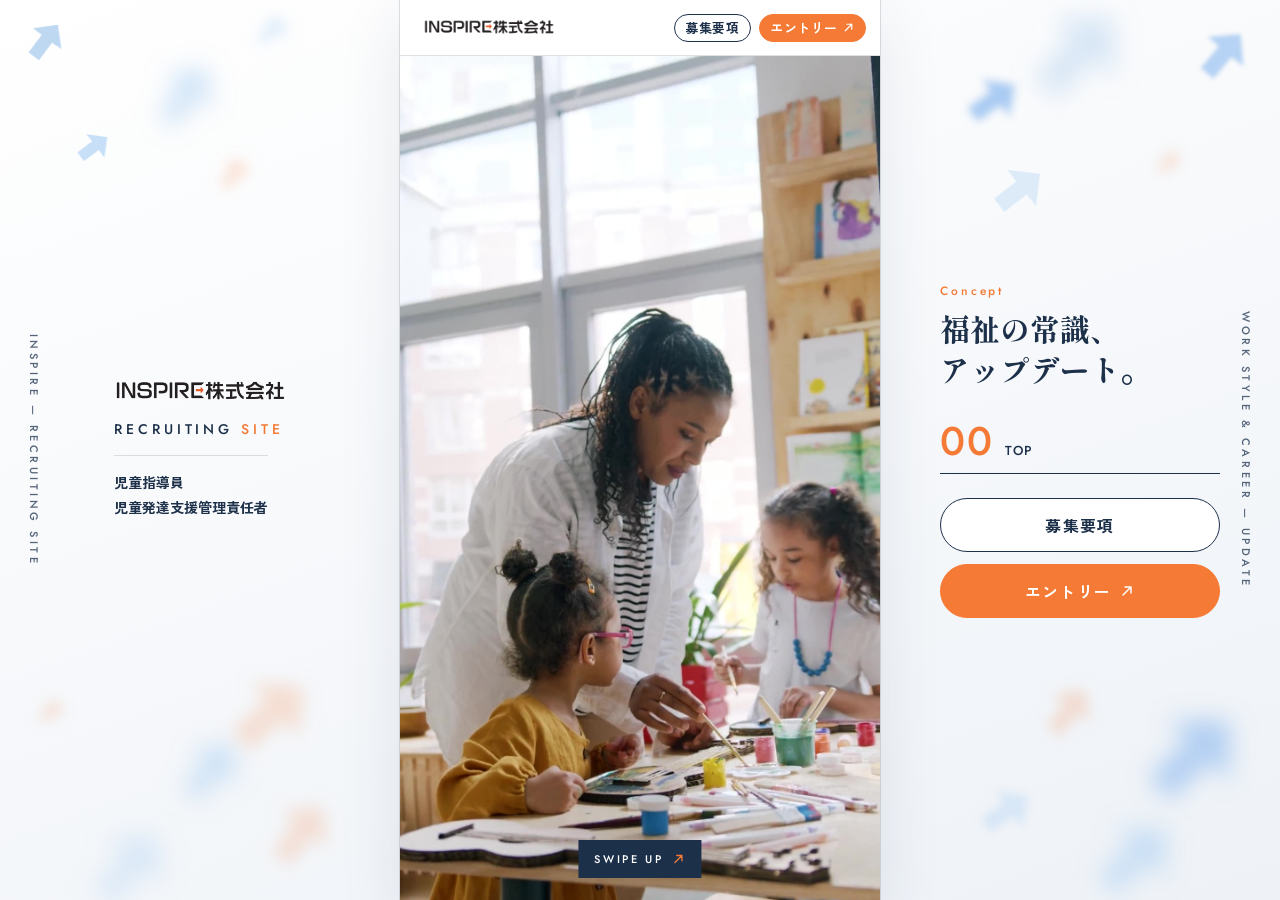
==== v2/index.html @ 69d048da "v2確認用：初稿に文字サイズ修正（本文13px・2Pの見出しと吹き出し拡大）" ====
<!doctype html>
<html lang="ja">
<head>
  <meta charset="utf-8">
  <meta name="viewport" content="width=device-width, initial-scale=1, viewport-fit=cover">
  <title>INSPIRE株式会社｜児童指導員・児童発達支援管理責任者 採用サイト</title>
  <meta name="description" content="INSPIRE株式会社 採用サイト。埼玉県川越市で児童指導員・児童発達支援管理責任者を募集しています。">
  <meta name="robots" content="noindex">
  <meta property="og:type" content="website">
  <meta property="og:site_name" content="INSPIRE株式会社 採用サイト">
  <meta property="og:title" content="INSPIRE株式会社｜児童指導員・児童発達支援管理責任者 採用サイト">
  <meta property="og:description" content="INSPIRE株式会社 採用サイト。埼玉県川越市で児童指導員・児童発達支援管理責任者を募集しています。">
  <meta property="og:url" content="https://inspire-recruit.pages.dev/">
  <meta property="og:image" content="https://inspire-recruit.pages.dev/assets/ogp.jpg">
  <meta property="og:image:width" content="1200">
  <meta property="og:image:height" content="630">
  <meta name="twitter:card" content="summary_large_image">
  <link rel="icon" href="assets/img/favicon.svg" type="image/svg+xml">
  <link rel="icon" href="assets/img/favicon-32.png" sizes="32x32">
  <link rel="apple-touch-icon" href="assets/img/apple-touch-icon.png">
  <link rel="preconnect" href="https://fonts.googleapis.com">
  <link rel="preconnect" href="https://fonts.gstatic.com" crossorigin>
  <link href="https://fonts.googleapis.com/css2?family=Jost:wght@400;500;600&family=Outfit:wght@500;600;700&family=Zen+Kurenaido&family=Shippori+Mincho+B1:wght@600;700;800&family=Zen+Kaku+Gothic+New:wght@400;500;700&display=swap" rel="stylesheet">
  <link rel="stylesheet" href="tokens.css?v=20261013v2G">
  <link rel="stylesheet" href="style.css?v=20261013v2G">
</head>
<body>
  <svg width="0" height="0" class="defs" aria-hidden="true">
        <symbol id="ar" viewBox="0 0 24 24"><path d="M6 18L18 6M9 6h9v9" fill="none" stroke="currentColor" stroke-width="2.2" stroke-linecap="round" stroke-linejoin="round"/></symbol>
        <symbol id="up-mark" viewBox="0 0 100 100"><path d="M6 72 H54 Q80 72 80 46 V12" fill="none" stroke="currentColor" stroke-width="12" stroke-linecap="round" stroke-linejoin="round"/><path d="M62 30 L80 10 L98 30" fill="none" stroke="currentColor" stroke-width="12" stroke-linecap="round" stroke-linejoin="round"/></symbol>
    <symbol id="ar-fat" viewBox="-14 -14 128 128"><path d="M100 0V72L77 49L31 95L5 69L51 23L28 0Z" fill="currentColor"/></symbol>
    <symbol id="ar-solid" viewBox="0 0 129 106"><path d="M129 0L72 4L86 18L18 86L34 102L102 34L116 48Z" fill="currentColor"/></symbol>
    <symbol id="ar-shape" viewBox="0 0 100 100" preserveAspectRatio="none"><path d="M100 0V70L82 52L34 100H0V66L48 18L30 0Z" fill="none" stroke="currentColor" stroke-width="1.2" vector-effect="non-scaling-stroke" stroke-linejoin="round"/></symbol>
  </svg>

  <div class="stage">
    <div class="stage-bokeh" aria-hidden="true"><i class="sbk" style="--pad:5px;left:2%;top:3%;--w:34px;--c:#9cc3ea;--o:0.65;--b:0px;--r:-8deg;--t:15s"><img src="assets/img/ar/ar_34_9cc3ea_0.webp?v=20261013v2" alt="" decoding="async"></i><i class="sbk" style="--pad:35px;left:12%;top:8%;--w:56px;--c:#a9d0f3;--o:0.55;--b:11px;--r:-9deg;--t:13s"><img src="assets/img/ar/ar_56_a9d0f3_11.webp?v=20261013v2" alt="" decoding="async"></i><i class="sbk" style="--pad:20px;left:20%;top:2%;--w:28px;--c:#a9d0f3;--o:0.35;--b:6px;--r:3deg;--t:9s"><img src="assets/img/ar/ar_28_a9d0f3_6.webp?v=20261013v2" alt="" decoding="async"></i><i class="sbk" style="--pad:4px;left:6%;top:15%;--w:28px;--c:#a9d0f3;--o:0.65;--b:0px;--r:8deg;--t:9s"><img src="assets/img/ar/ar_28_a9d0f3_0.webp?v=20261013v2" alt="" decoding="async"></i><i class="sbk" style="--pad:20px;left:17%;top:18%;--w:28px;--c:#f47a36;--o:.2;--b:6px;--r:-9deg;--t:10s"><img src="assets/img/ar/ar_28_f47a36_6.webp?v=20261013v2" alt="" decoding="async"></i><i class="sbk" style="--pad:20px;left:3%;top:78%;--w:22px;--c:#f47a36;--o:.2;--b:6px;--r:3deg;--t:10s"><img src="assets/img/ar/ar_22_f47a36_6.webp?v=20261013v2" alt="" decoding="async"></i><i class="sbk" style="--pad:35px;left:14%;top:83%;--w:56px;--c:#a9d0f3;--o:0.55;--b:11px;--r:-5deg;--t:9s"><img src="assets/img/ar/ar_56_a9d0f3_11.webp?v=20261013v2" alt="" decoding="async"></i><i class="sbk" style="--pad:26px;left:21%;top:90%;--w:56px;--c:#f47a36;--o:.2;--b:8px;--r:-7deg;--t:13s"><img src="assets/img/ar/ar_56_f47a36_8.webp?v=20261013v2" alt="" decoding="async"></i><i class="sbk" style="--pad:35px;left:7%;top:93%;--w:70px;--c:#a9d0f3;--o:0.35;--b:11px;--r:-4deg;--t:12s"><img src="assets/img/ar/ar_70_a9d0f3_11.webp?v=20261013v2" alt="" decoding="async"></i><i class="sbk" style="--pad:26px;left:18%;top:76%;--w:70px;--c:#f47a36;--o:.2;--b:8px;--r:4deg;--t:13s"><img src="assets/img/ar/ar_70_f47a36_8.webp?v=20261013v2" alt="" decoding="async"></i><i class="sbk" style="--pad:8px;right:3%;top:4%;--w:44px;--c:#7fb0ee;--o:0.55;--b:2px;--r:-5deg;--t:14s"><img src="assets/img/ar/ar_44_7fb0ee_2.webp?v=20261013v2" alt="" decoding="async"></i><i class="sbk" style="--pad:35px;right:13%;top:2%;--w:84px;--c:#9cc3ea;--o:0.35;--b:11px;--r:-1deg;--t:13s"><img src="assets/img/ar/ar_84_9cc3ea_11.webp?v=20261013v2" alt="" decoding="async"></i><i class="sbk" style="--pad:14px;right:21%;top:9%;--w:44px;--c:#7fb0ee;--o:0.65;--b:4px;--r:9deg;--t:9s"><img src="assets/img/ar/ar_44_7fb0ee_4.webp?v=20261013v2" alt="" decoding="async"></i><i class="sbk" style="--pad:20px;right:8%;top:17%;--w:22px;--c:#f47a36;--o:.2;--b:6px;--r:0deg;--t:10s"><img src="assets/img/ar/ar_22_f47a36_6.webp?v=20261013v2" alt="" decoding="async"></i><i class="sbk" style="--pad:6px;right:19%;top:19%;--w:44px;--c:#a9d0f3;--o:0.35;--b:0px;--r:7deg;--t:13s"><img src="assets/img/ar/ar_44_a9d0f3_0.webp?v=20261013v2" alt="" decoding="async"></i><i class="sbk" style="--pad:35px;right:4%;top:80%;--w:84px;--c:#7fb0ee;--o:0.55;--b:11px;--r:1deg;--t:13s"><img src="assets/img/ar/ar_84_7fb0ee_11.webp?v=20261013v2" alt="" decoding="async"></i><i class="sbk" style="--pad:20px;right:15%;top:77%;--w:44px;--c:#f47a36;--o:.2;--b:6px;--r:-8deg;--t:11s"><img src="assets/img/ar/ar_44_f47a36_6.webp?v=20261013v2" alt="" decoding="async"></i><i class="sbk" style="--pad:14px;right:20%;top:88%;--w:44px;--c:#a9d0f3;--o:0.35;--b:4px;--r:10deg;--t:13s"><img src="assets/img/ar/ar_44_a9d0f3_4.webp?v=20261013v2" alt="" decoding="async"></i><i class="sbk" style="--pad:35px;right:9%;top:92%;--w:70px;--c:#a9d0f3;--o:0.55;--b:11px;--r:2deg;--t:14s"><img src="assets/img/ar/ar_70_a9d0f3_11.webp?v=20261013v2" alt="" decoding="async"></i></div>
    <aside class="rail rail--left" aria-hidden="true">
      <p class="rail__vert">INSPIRE — RECRUITING SITE</p>
      <div class="rail-logo">
        <img class="rail-logo__img" src="assets/img/logo.png" alt="" width="312" height="42" decoding="async">
        <p class="rail-logo__en">RECRUITING <em>SITE</em></p>
        <p class="rail-logo__jobs">児童指導員<br>児童発達支援管理責任者</p>
      </div>
    </aside>

    <div class="column" data-tone="light">
      <header class="site-header">
        <a class="logo" href="#top"><img src="assets/img/logo.png" alt="INSPIRE株式会社" width="312" height="42" decoding="async"></a>
        <nav class="header-nav" aria-label="メインナビゲーション">
          <a class="hb hb--req" href="#requirements">募集要項</a>
          <a class="hb hb--entry" href="#entry">エントリー<svg class="hb__ar" aria-hidden="true"><use href="#ar"/></svg></a>
        </nav>
      </header>

            <div class="lane" aria-hidden="true">
        <svg class="lane__svg"><defs><linearGradient id="lane-grad" x1="0" y1="1" x2="1" y2="0"><stop offset="0" stop-color="#fbc8a8"/><stop offset="1" stop-color="#f47a36"/></linearGradient></defs><path class="lane__track"/><path class="lane__line"/><g class="lane__head"><path d="M-9 -1L0 0L-1 9" fill="none" stroke-width="2.4" stroke-linecap="round" stroke-linejoin="round"/></g></svg>
        <p class="lane__tag"><span class="lane__up">UPDATE</span><span class="lane__now">01</span></p>
      </div>

      <main class="slider" id="slider" tabindex="-1">

        <section class="page page--hero" id="top" data-tone="dark" data-label="TOP">
          <h1 class="vh">INSPIRE株式会社 児童指導員・児童発達支援管理責任者 採用サイト</h1>
          <video class="hero__video" src="assets/hero.mp4?v=20261013v2G" poster="assets/hero-poster.jpg?v=20261013v2G" autoplay muted loop playsinline></video>
          <p class="hero__swipe" aria-hidden="true"><span>SWIPE UP</span><svg><use href="#ar"/></svg></p>
        </section>

        <section class="page page--fv" id="p1" data-delay="250" data-tone="light" data-label="CONCEPT" data-next="共感">
          <div class="bokeh bokeh--ar" aria-hidden="true"><i class="bka" style="--pad:14px;left:-10px;top:15.8%;--w:64px;--c:#a9d0f3;--o:0.95;--b:4px;--r:-6deg;--t:9s;--d:0ms"><img src="assets/img/ar/ar_64_a9d0f3_4.webp?v=20261013v2" alt="" decoding="async"></i><i class="bka" style="--pad:4px;left:150px;top:15%;--w:32px;--c:#7fb0ee;--o:1.00;--b:0px;--r:6deg;--t:8s;--d:70ms"><img src="assets/img/ar/ar_32_7fb0ee_0.webp?v=20261013v2" alt="" decoding="async"></i><i class="bka" style="--pad:11px;left:172px;top:21.5%;--w:48px;--c:#a9d0f3;--o:0.85;--b:3px;--r:-4deg;--t:10s;--d:140ms"><img src="assets/img/ar/ar_48_a9d0f3_3.webp?v=20261013v2" alt="" decoding="async"></i><i class="bka" style="--pad:17px;right:-34px;top:31%;--w:59px;--c:#a9d0f3;--o:0.90;--b:5px;--r:4deg;--t:11s;--d:45ms"><img src="assets/img/ar/ar_59_a9d0f3_5.webp?v=20261013v2" alt="" decoding="async"></i><i class="bka" style="--pad:5px;right:20px;top:49.7%;--w:37px;--c:#7fb0ee;--o:0.95;--b:1px;--r:-6deg;--t:8s;--d:210ms"><img src="assets/img/ar/ar_37_7fb0ee_1.webp?v=20261013v2" alt="" decoding="async"></i><i class="bka" style="--pad:20px;right:-10px;top:57.2%;--w:81px;--c:#f47a36;--o:0.55;--b:6px;--r:4deg;--t:12s;--d:110ms"><img src="assets/img/ar/ar_81_f47a36_6.webp?v=20261013v2" alt="" decoding="async"></i><i class="bka" style="--pad:4px;right:30px;top:66.3%;--w:27px;--c:#9cc3ea;--o:1.00;--b:0px;--r:8deg;--t:9s;--d:280ms"><img src="assets/img/ar/ar_27_9cc3ea_0.webp?v=20261013v2" alt="" decoding="async"></i><i class="bka" style="--pad:17px;right:-14px;top:70.8%;--w:67px;--c:#a9d0f3;--o:0.85;--b:5px;--r:-4deg;--t:10s;--d:180ms"><img src="assets/img/ar/ar_67_a9d0f3_5.webp?v=20261013v2" alt="" decoding="async"></i><i class="bka" style="--pad:11px;left:-26px;top:88%;--w:45px;--c:#a9d0f3;--o:0.90;--b:3px;--r:6deg;--t:11s;--d:320ms"><img src="assets/img/ar/ar_45_a9d0f3_3.webp?v=20261013v2" alt="" decoding="async"></i><i class="bka" style="--pad:8px;right:92px;top:88.1%;--w:35px;--c:#7fb0ee;--o:0.85;--b:2px;--r:-8deg;--t:9s;--d:250ms"><img src="assets/img/ar/ar_35_7fb0ee_2.webp?v=20261013v2" alt="" decoding="async"></i><i class="bka" style="--pad:20px;right:70px;top:86.5%;--w:54px;--c:#f47a36;--o:0.50;--b:6px;--r:4deg;--t:12s;--d:350ms"><img src="assets/img/ar/ar_54_f47a36_6.webp?v=20261013v2" alt="" decoding="async"></i></div>
          <svg class="bg-graph rv" viewBox="0 0 400 700" preserveAspectRatio="none" aria-hidden="true"><path class="bg-graph__area" d="M-20 650 C 120 645, 230 610, 300 500 C 350 420, 380 260, 420 40 L420 720 L-20 720Z"/><path class="bg-graph__line" pathLength="1" d="M-20 650 C 120 645, 230 610, 300 500 C 350 420, 380 260, 420 40"/></svg>
          <div class="page__inner">
            <div class="fv__top">
              <p class="page__label fv__big rv" aria-hidden="true"><b style="--i:0">U</b><b style="--i:1">P</b><b style="--i:2">D</b><b style="--i:3">A</b><b style="--i:4">T</b><b style="--i:5" class="fv__e">E<i class="e-ar"></i></b></p>
              <svg class="fv__mark" viewBox="0 0 400 120" preserveAspectRatio="none" aria-hidden="true"><path class="fv__mark-run" d="M4 108 H340 Q372 108 372 76 V20" pathLength="1"/><path class="fv__mark-head" d="M350 40 L372 16 L394 40" pathLength="1"/></svg>
              <figure class="fv__photo rv">
                <img src="assets/photo/fv-main.webp?v=20261013v2G" alt="" decoding="async">
                <svg class="fv__outline" aria-hidden="true"><use href="#ar-shape"/></svg>
              </figure>
              <figure class="fv__photo2 rv"><img src="assets/photo/fv-sub.webp?v=20261013v2G" alt="" decoding="async"></figure>
              <p class="page__label fv__en" aria-hidden="true">for the<br>Welfare.</p>
            </div>
            <h2 class="fv__copy"><span class="ln rv">福祉の常識、</span><span class="ln rv"><em class="up rw">アップデート。</em></span></h2>
            <p class="fv__sub"><span class="ln rv">働き方も、キャリアも、その先へ。</span></p>
            <p class="body"><span class="ln rv">子どもたちの未来を支える仕事だからこそ、</span><span class="ln rv">働く私たちの未来も、<span class="nb">もっと自由でいい。</span></span></p>
            <p class="body"><span class="ln rv">子育ても、キャリアも、収入も。</span><span class="ln rv"><span class="shout"><span class="shout__q">「</span>福祉だから仕方ない<span class="shout__q">」</span>で諦めない。</span></span></p>
            <p class="fv__sign"><span class="ln rv">INSPIRE株式会社 RECRUIT</span></p>
          </div>
        </section>

        <section class="page page--empathy" id="p2" data-tone="dark" data-label="EMPATHY" data-next="想い・ビジョン">
          <div class="bokeh" aria-hidden="true"><i class="bk bk--1"><b></b></i><i class="bk bk--2"><b></b></i></div>
          <svg class="bg-graph rv" viewBox="0 0 400 700" preserveAspectRatio="none" aria-hidden="true"><path class="bg-graph__area" d="M-20 650 C 120 645, 230 610, 300 500 C 350 420, 380 260, 420 40 L420 720 L-20 720Z"/><path class="bg-graph__line" pathLength="1" d="M-20 650 C 120 645, 230 610, 300 500 C 350 420, 380 260, 420 40"/></svg>
          <div class="page__inner">
            <h2 class="ttl"><span class="ln rv">その<em class="q">「仕方ない」</em>、</span><span class="ln rv">誰が決めた？</span><div class="emp-photos rv" aria-hidden="true"><figure class="ep ep--1"><img src="assets/photo/p2-mom.webp?v=20261013v2G" alt="" decoding="async"></figure><figure class="ep ep--2"><img src="assets/photo/p2-sub.webp?v=20261013v2G" alt="" decoding="async"></figure></div></h2>
            <div class="emp-mid">
              <ul class="voices">
                <li class="voice rv"><span class="page__label voice__no" aria-hidden="true">VOICE 01</span><span class="voice__in">「子どもがいるから、<span class="nb">仕事はセーブしなきゃ」</span></span></li>
                <li class="voice rv"><span class="page__label voice__no" aria-hidden="true">VOICE 02</span><span class="voice__in">「福祉の仕事だから、<span class="nb">収入はこのくらい」</span></span></li>
                <li class="voice rv"><span class="page__label voice__no" aria-hidden="true">VOICE 03</span><span class="voice__in">「資格を取ったら、<span class="nb">もうキャリアは頭打ち」</span></span></li>
              </ul>
            </div>
            <p class="body"><span class="ln rv">いつの間にか、そんな常識に<span class="nb">自分の可能性を</span><span class="nb">狭められていませんか？</span></span></p>
            <p class="body"><span class="ln rv">誰かの成長を支える仕事なのに、</span><span class="ln rv">自分自身の成長を<span class="nb">諦めるなんてもったいない。</span></span></p>
            <p class="body body--close"><span class="ln rv">家庭も、仕事も、将来も。</span><span class="ln rv"><span class="rw">全部大切にしたいという気持ちを、<span class="nb">INSPIREは応援します。</span></span></span></p>
          </div>
        </section>

        <section class="page page--vision" id="p3" data-tone="light" data-label="VISION" data-next="子育て支援・働き方">
          <div class="bokeh" aria-hidden="true"><i class="bk bk--1"><b></b></i><i class="bk bk--2"><b></b></i></div>
          <svg class="bg-graph rv" viewBox="0 0 400 700" preserveAspectRatio="none" aria-hidden="true"><path class="bg-graph__area" d="M-20 650 C 120 645, 230 610, 300 500 C 350 420, 380 260, 420 40 L420 720 L-20 720Z"/><path class="bg-graph__line" pathLength="1" d="M-20 650 C 120 645, 230 610, 300 500 C 350 420, 380 260, 420 40"/></svg>
          <div class="page__inner">
            <div class="vband rv">
              <figure class="vband__photo"><img src="assets/photo/p3-main.webp?v=20261013v2G" alt="" decoding="async"></figure>
              <p class="page__label vband__en" aria-hidden="true">OUR VISION</p>
            </div>
            <h2 class="ttl"><span class="ln rv">子どもの未来を変えるなら、</span><span class="ln rv"><em class="up">働く大人の未来から。</em></span></h2>
            <p class="body"><span class="ln rv">私たちがアップデートしたいのは、<span class="nb">子どもたちへの支援だけでは</span><span class="nb">ありません。</span></span></p>
            <ul class="steps">
              <li class="step rv"><span class="page__label step__no" aria-hidden="true">01</span><i class="dot">・</i>年齢や社歴に縛られない評価</li>
              <li class="step rv"><span class="page__label step__no" aria-hidden="true">02</span><i class="dot">・</i>子育てとキャリアを両立できる環境</li>
              <li class="step rv"><span class="page__label step__no" aria-hidden="true">03</span><i class="dot">・</i>一人ひとりの意見を大切にする組織</li>
            </ul>
            <p class="body"><span class="ln rv">働く人が前向きに挑戦できる環境があってこそ、<span class="nb">子どもたちへの支援も、</span><span class="nb">施設も、</span><span class="nb">もっと良くしていけるはず。</span></span></p>
            <p class="close"><span class="ln rv">INSPIREは、福祉の新しい当たり前を</span><span class="ln rv">つくっていきます。</span></p>
          </div>
        </section>

      </main>

      <a class="nextbtn" href="#" aria-label="次のページへ"><span class="nextbtn__t"><small>NEXT</small><span class="nextbtn__name"></span></span><span class="nextbtn__ar"><svg aria-hidden="true"><use href="#ar"/></svg></span></a>
    </div>

    <aside class="rail rail--right">
      <div class="rail-side">
        <p class="rail-side__label">Concept</p>
        <p class="rail-side__concept">福祉の常識、<br>アップデート。</p>
        <p class="rail-side__page" aria-hidden="true"><span class="rail-side__now">00</span><span class="rail-side__name">TOP</span></p>
        <div class="rail-side__btns">
          <a class="btn btn--line" href="#requirements">募集要項</a>
          <a class="btn btn--fill" href="#entry">エントリー<svg aria-hidden="true"><use href="#ar"/></svg></a>
        </div>
      </div>
      <p class="rail__vert rail__vert--r" aria-hidden="true">WORK STYLE &amp; CAREER — UPDATE</p>
    </aside>
  </div>

  <script src="script.js?v=20261013v2G"></script>
  <script src="ins.js?v=20261013v2G"></script>
</body>
</html>
---- v2/tokens.css ----
:root {
  
  --color-orange: #f47a36;
  --color-navy: #1d304a;
  --color-base: #ffffff;

  
  --color-ink: #1d304a;
  --color-ink-soft: #55657a;
  --color-line: rgb(29 48 74 / 0.14);
  --color-grid: rgb(29 48 74 / 0.045);
  --color-navy-deep: #15243a;
  --color-navy-tint: #e9edf3;
  --color-orange-tint: #fde4d6;
  --color-marker: #fcd3bc;
  --color-on-dark: #ffffff;
  --color-on-dark-soft: rgb(255 255 255 / 0.74);
  --color-on-dark-line: rgb(255 255 255 / 0.28);

  
  --font-body: "Zen Kaku Gothic New", "Hiragino Sans", "Hiragino Kaku Gothic ProN", system-ui, sans-serif;
  --font-head: "Shippori Mincho B1", "Hiragino Mincho ProN", "Yu Mincho", serif;
  --font-en: "Jost", "Zen Kaku Gothic New", sans-serif;

  
  --col: 480px;
  --header-h: 56px;
  --lane-h: 46px;

  
  --ease-out: cubic-bezier(0.22, 1, 0.36, 1);
  --ease-in-out: cubic-bezier(0.65, 0, 0.35, 1);
}
---- v2/style.css ----
*, *::before, *::after { box-sizing: border-box; }
html, body { height: 100%; margin: 0; overflow: clip; }
body {
  font-family: var(--font-body); font-weight: 500; color: var(--color-ink);
  background: var(--color-base); -webkit-font-smoothing: antialiased; -webkit-text-size-adjust: 100%;
}
h1, h2, p, ul, figure { margin: 0; padding: 0; }
ul { list-style: none; }
a { color: inherit; text-decoration: none; }
em, i { font-style: normal; }
.defs { position: absolute; }
.vh { position: absolute; width: 1px; height: 1px; overflow: hidden; clip-path: inset(50%); white-space: nowrap; }
:focus-visible { outline: 2px solid var(--color-orange); outline-offset: 2px; }
.nb { white-space: nowrap; }

.stage {
  height: 100dvh; display: grid; grid-template-columns: minmax(0, 1fr);
  background:
    linear-gradient(var(--color-grid) 1px, transparent 1px) 0 0 / 28px 28px,
    linear-gradient(90deg, var(--color-grid) 1px, transparent 1px) 0 0 / 28px 28px,
    #f6f8fb;
}
.column { position: relative; width: 100%; max-width: var(--col); height: 100dvh; margin-inline: auto; overflow: hidden; background: var(--color-base); }
.rail { display: none; }
.slider { position: relative; z-index: 1; height: 100dvh; overflow-y: auto; overflow-x: hidden; scroll-snap-type: y mandatory; overscroll-behavior: auto; scrollbar-width: none; outline: none; }
.slider::-webkit-scrollbar { display: none; }

.site-header {
  position: absolute; inset: 0 0 auto 0; z-index: 20; height: var(--header-h);
  display: flex; align-items: center; justify-content: space-between; gap: 8px;
  padding-inline: 16px; background: var(--color-base);
  border-bottom: 1px solid var(--color-line);
  transition: background 400ms linear, border-color 400ms linear;
}
.logo { display: block; width: 132px; }
.logo img { display: block; width: 100%; height: auto; }
.header-nav { display: flex; gap: 6px; }
.hb {
  position: relative; display: inline-flex; align-items: center; gap: 4px; height: 28px; padding: 0 12px;
  font-weight: 700; font-size: 13px; letter-spacing: 0.04em; white-space: nowrap; overflow: hidden; isolation: isolate;
  border: 1px solid var(--color-navy); border-radius: 2px; transition: color 300ms linear;
}
.hb--req { color: var(--color-navy); background: var(--color-base); }
.hb--entry { color: #fff; background: var(--color-orange); border-color: var(--color-orange); }
.hb__ar { width: 13px; height: 13px; transition: transform 300ms var(--ease-out); }
.hb::before { content: ""; position: absolute; inset: 0; z-index: -1; background: var(--color-navy); transform: scaleY(0); transform-origin: 50% 100%; transition: transform 380ms var(--ease-out); }
@media (hover: hover) {
  .hb:hover { color: #fff; }
  .hb:hover::before { transform: none; }
  .hb:hover .hb__ar { transform: translate(2px, -2px); }
}

.column[data-tone="dark"] .site-header { background: var(--color-navy); border-color: var(--color-on-dark-line); }
.column[data-tone="dark"] .logo img { filter: brightness(0) invert(1); }
.column[data-tone="dark"] .hb--req { background: transparent; color: #fff; border-color: #fff; }
.column[data-page="top"] .site-header { background: var(--color-base); border-color: var(--color-line); }
.column[data-page="top"] .logo img { filter: none; }
.column[data-page="top"] .hb--req { background: var(--color-base); color: var(--color-navy); border-color: var(--color-navy); }

.lane {
  position: absolute; left: 0; right: 0; top: var(--header-h); z-index: 15; height: var(--lane-h);
  pointer-events: none; transition: opacity 400ms linear;
}
.lane__svg { position: absolute; inset: 0; width: 100%; height: 100%; overflow: visible; }
.lane__track { fill: none; stroke: var(--color-line); stroke-width: 1; stroke-dasharray: 2 4; }
.lane__line { fill: none; stroke: var(--color-orange); stroke-width: 2.4; stroke-linecap: round; stroke-linejoin: round; transition: stroke-dashoffset 900ms var(--ease-out); }
.lane__head { stroke: var(--color-orange); transition: transform 900ms var(--ease-out); }
.lane__tag {
  position: absolute; left: 23px; top: 3px; display: flex; align-items: baseline; gap: 4px;
  font-family: var(--font-en); font-weight: 500; font-size: 9.5px; letter-spacing: 0.18em; color: var(--color-ink-soft);
  transition: color 400ms linear;
}
.lane__now { font-size: 15px; font-weight: 600; letter-spacing: 0.04em; color: var(--color-orange); }
.column[data-tone="dark"] .lane__track { stroke: var(--color-on-dark-line); }
.column[data-tone="dark"] .lane__tag { color: var(--color-on-dark-soft); }
.column[data-page="top"] .lane { opacity: 0; }

.page {
  position: relative; height: 100dvh; overflow: hidden;
  scroll-snap-align: start; scroll-snap-stop: always;
  font-size: clamp(10.5px, min(1.86dvh, 3.15vw), 15.2px); line-height: 1.85;
  word-break: auto-phrase; background: var(--color-base);
}
@media (min-height: 741px) { .page { font-size: clamp(10.5px, min(1.6dvh, 3.15vw), 15.2px); } }
.page[data-tone="light"] {
  background:
    linear-gradient(var(--color-grid) 1px, transparent 1px) 0 0 / 24px 24px,
    linear-gradient(90deg, var(--color-grid) 1px, transparent 1px) 0 0 / 24px 24px,
    var(--color-base);
}
.page[data-tone="dark"] { background: var(--color-navy); color: var(--color-on-dark); }
.page__inner {
  position: relative; z-index: 2; height: 100%;
  display: flex; flex-direction: column; justify-content: center; gap: 1em;
  padding: calc(var(--header-h) + var(--lane-h) + 0.4em) 23px calc(46px + 2.2em);
}

.ln { display: block; }
.body { font-weight: 500; }
.body .ln + .ln { margin-top: 0; }
.ttl { font-family: var(--font-head); font-weight: 800; font-size: 1.9em; line-height: 1.38; letter-spacing: 0.02em; margin-bottom: 0.5em; }
.ttl em.up, .fv__copy em.up { color: var(--color-orange); }
.close { font-family: var(--font-head); font-weight: 700; font-size: 1.2em; line-height: 1.7; margin-top: 0.4em; }

.ln.rv { clip-path: inset(0 0 100% 0); transform: translateY(0.6em); opacity: 0; transition: clip-path 700ms var(--ease-out), transform 700ms var(--ease-out), opacity 300ms linear; }
.ln.rv.is-on { clip-path: inset(-0.3em -0.3em -0.3em -0.3em); transform: none; opacity: 1; }

.page--hero { background: var(--color-base); }
.hero__video { position: absolute; left: 0; right: 0; top: var(--header-h); width: 100%; height: calc(100% - var(--header-h)); object-fit: cover; }
.hero__swipe {
  position: absolute; left: 50%; bottom: 22px; z-index: 3; transform: translateX(-50%);
  display: inline-flex; align-items: center; gap: 8px; padding: 9px 16px; background: var(--color-navy); color: #fff;
  font-family: var(--font-en); font-weight: 500; font-size: 11px; letter-spacing: 0.24em;
}
.hero__swipe svg { width: 14px; height: 14px; color: var(--color-orange); animation: rise 1.6s var(--ease-in-out) infinite; }
@keyframes rise { 0% { transform: translate(-4px, 4px); opacity: 0; } 40% { opacity: 1; } 100% { transform: translate(4px, -4px); opacity: 0; } }

.fv__top { display: grid; grid-template-columns: 1fr auto; align-items: end; gap: 12px; margin-bottom: 0.4em; }
.fv__en { font-family: var(--font-en); font-weight: 500; font-size: 1.5em; line-height: 1.12; letter-spacing: 0.02em; color: var(--color-navy); align-self: end; padding-bottom: 0.3em; }
.fv__photo { position: relative; width: min(56vw, 27dvh, 270px); aspect-ratio: 1; }
.fv__photo img { position: absolute; inset: 0; width: 100%; height: 100%; object-fit: cover; object-position: 50% 30%;
  clip-path: polygon(100% 0, 100% 70%, 82% 52%, 34% 100%, 0 100%, 0 66%, 48% 18%, 30% 0); }
.fv__outline { position: absolute; inset: 0; width: 100%; height: 100%; color: var(--color-orange); transform: translate(10px, -8px); overflow: visible; }
.fv__copy { font-family: var(--font-head); font-weight: 800; font-size: 3.05em; line-height: 1.22; letter-spacing: 0.01em; }
.fv__sub { display: flex; align-items: center; gap: 6px; font-weight: 700; font-size: 1.2em; color: var(--color-navy); margin-bottom: 0.3em; }

.fv__sign { font-family: var(--font-en); font-weight: 500; font-size: 0.85em; letter-spacing: 0.16em; color: var(--color-ink-soft); display: flex; align-items: center; gap: 10px; margin-top: 0.4em; }
.fv__sign::before { content: ""; width: 28px; height: 1px; background: var(--color-orange); }

.fv__photo img { opacity: 0; transform: translate(-14%, 14%); transition: opacity 500ms linear, transform 1000ms var(--ease-out); }
.fv__photo.is-on img { opacity: 1; transform: none; }
.fv__outline { opacity: 0; transition: opacity 600ms linear 300ms, transform 1000ms var(--ease-out) 300ms; transform: translate(-6px, 6px); }
.fv__photo.is-on .fv__outline { opacity: 1; transform: translate(10px, -8px); }

.page--empathy .ttl .q { color: var(--color-orange); }
.voices { display: grid; gap: 0.55em; margin-bottom: 0.6em; }
.voice { --x: 0; padding-left: calc(var(--x) * 1em); }
.voice:nth-child(2) { --x: 1.2; }
.voice:nth-child(3) { --x: 2.4; }
.voice__in {
  position: relative; display: inline-block; padding: 0.42em 0.9em 0.42em 0.9em;
  border: 1px solid var(--color-on-dark-line); font-weight: 500; line-height: 1.6; background: rgb(255 255 255 / 0.04);
}

.voice__in::after { content: ""; position: absolute; right: -1px; top: -7px; width: 12px; height: 7px; background: var(--color-orange); clip-path: polygon(0 100%, 100% 0, 100% 100%); }
.voice { opacity: 0; transform: translate(-10px, 10px); transition: opacity 500ms linear, transform 800ms var(--ease-out); }
.voice.is-on { opacity: 1; transform: none; }
.page--empathy .body { color: var(--color-on-dark-soft); }
.page--empathy .body--close { color: #fff; font-weight: 700; margin-top: 0.3em; }

.page--vision .ttl { font-size: 1.75em; }

.steps { display: grid; gap: 0.5em; align-content: center; }
.step {
  position: relative; display: flex; align-items: baseline; gap: 0.6em; padding: 0.35em 0 0.45em;
  border-bottom: 1px solid var(--color-line); font-weight: 700; line-height: 1.5; letter-spacing: -0.01em;
}
.step:nth-child(2) { margin-left: 0.5em; }
.step:nth-child(3) { margin-left: 1em; }
.step__no { flex: none; font-family: var(--font-en); font-weight: 600; font-size: 0.9em; color: var(--color-orange); letter-spacing: 0.04em; }
.step .dot { display: none; }
.step { opacity: 0; transform: translate(-10px, 8px); transition: opacity 500ms linear, transform 800ms var(--ease-out); }
.step.is-on { opacity: 1; transform: none; }

.page--vision .close { color: var(--color-navy); }

.nextbtn {
  position: absolute; right: 16px; bottom: 14px; z-index: 16;
  display: inline-flex; align-items: center; gap: 12px; padding: 6px 6px 6px 14px; min-height: 46px;
  background: var(--color-navy); color: #fff; overflow: hidden; isolation: isolate;
  font-weight: 700; font-size: 12px; line-height: 1.25; transition: opacity 300ms linear;
}
.nextbtn small { display: block; font-family: var(--font-en); font-weight: 500; font-size: 9px; letter-spacing: 0.24em; color: var(--color-orange); }
.nextbtn__ar { display: grid; place-items: center; width: 34px; height: 34px; background: var(--color-orange); }
.nextbtn__ar svg { width: 16px; height: 16px; animation: rise 1.6s var(--ease-in-out) infinite; }
.nextbtn::before { content: ""; position: absolute; inset: 0; z-index: -1; background: var(--color-orange); transform: scaleX(0); transform-origin: 0 50%; transition: transform 420ms var(--ease-out); }
@media (hover: hover) { .nextbtn:hover::before { transform: scaleX(1); } .nextbtn:hover small { color: #fff; } }
.column[data-tone="dark"] .nextbtn { background: #fff; color: var(--color-navy); }
.column[data-page="top"] .nextbtn, .column.is-last .nextbtn { opacity: 0; pointer-events: none; }

@media (min-width: 960px) {
  .stage { grid-template-columns: minmax(0, 1fr) var(--col) minmax(0, 1fr); }
  .column { box-shadow: 0 0 0 1px var(--color-line), 0 20px 60px rgb(29 48 74 / 0.1); }
  .rail { position: relative; display: grid; place-items: center; height: 100dvh; padding: 32px; }
  .rail__vert { position: absolute; top: 50%; left: 26px; writing-mode: vertical-rl; transform: translateY(-50%); font-family: var(--font-en); font-weight: 500; font-size: 11px; letter-spacing: 0.32em; color: var(--color-ink-soft); }
  .rail__vert--r { left: auto; right: 26px; }
  .rail-logo { display: grid; justify-items: start; gap: 16px; width: min(100%, 300px); }
  .rail-logo__img { width: 100%; height: auto; }
  .rail-logo__en { font-family: var(--font-en); font-weight: 500; font-size: 14px; letter-spacing: 0.28em; }
  .rail-logo__en em { color: var(--color-orange); }
  .rail-logo__jobs { padding-top: 14px; border-top: 1px solid var(--color-line); font-weight: 700; font-size: 14px; line-height: 1.8; }
  .rail-side { width: min(100%, 280px); display: grid; }
  .rail-side__label { font-family: var(--font-en); font-weight: 500; font-size: 12px; letter-spacing: 0.24em; color: var(--color-orange); }
  .rail-side__concept { margin-top: 8px; font-family: var(--font-head); font-weight: 800; font-size: 30px; line-height: 1.35; color: var(--color-navy); }
  .rail-side__page { margin-top: 32px; display: flex; align-items: baseline; gap: 12px; padding-bottom: 12px; border-bottom: 1px solid var(--color-navy); font-family: var(--font-en); font-weight: 500; font-size: 13px; letter-spacing: 0.12em; }
  .rail-side__now { font-size: 40px; line-height: 1; color: var(--color-orange); }
  .rail-side__btns { margin-top: 24px; display: grid; gap: 12px; }
  .btn {
    position: relative; display: inline-flex; align-items: center; justify-content: center; gap: 8px; min-height: 54px;
    font-weight: 700; font-size: 16px; letter-spacing: 0.08em; border: 1px solid var(--color-navy); overflow: hidden; isolation: isolate; transition: color 300ms linear;
  }
  .btn svg { width: 16px; height: 16px; }
  .btn--line { background: #fff; color: var(--color-navy); }
  .btn--fill { background: var(--color-orange); border-color: var(--color-orange); color: #fff; }
  .btn::before { content: ""; position: absolute; inset: 0; z-index: -1; background: var(--color-navy); transform: scaleY(0); transform-origin: 50% 100%; transition: transform 380ms var(--ease-out); }
  .btn:hover { color: #fff; }
  .btn:hover::before { transform: none; }
}

@media (max-height: 620px) {
  .page__inner { gap: 0.75em; }
  .fv__photo { width: min(50vw, 23dvh, 230px); }
  .voices { gap: 0.4em; }
}

@media (prefers-reduced-motion: reduce) {
  *, *::before, *::after { animation: none !important; transition: none !important; }
}

:root { --font-big: "Outfit", "Jost", sans-serif; }

.stage { background: linear-gradient(160deg, #ffffff 0%, #eef2f7 100%); }
.page[data-tone="light"] {
  background:
    radial-gradient(120% 60% at 100% 0%, rgb(244 122 54 / 0.10) 0%, transparent 55%),
    radial-gradient(90% 50% at 0% 100%, rgb(29 48 74 / 0.07) 0%, transparent 60%),
    linear-gradient(180deg, #ffffff 0%, #ffffff 45%, #eef2f7 100%);
}
.page[data-tone="dark"] {
  background:
    linear-gradient(115deg, transparent 38%, rgb(255 255 255 / 0.06) 48%, transparent 58%),
    radial-gradient(80% 50% at 100% 0%, rgb(244 122 54 / 0.18) 0%, transparent 60%),
    linear-gradient(160deg, #2a4466 0%, #1d304a 50%, #15243a 100%);
}

@keyframes drift-up { 0% { transform: translate(-6%, 22%) rotate(-4deg); } 50% { transform: translate(0, 0) rotate(0); } 100% { transform: translate(6%, -22%) rotate(4deg); } }

.fv__top { position: relative; display: block; height: min(31dvh, 62vw, 290px); margin-bottom: 0.2em; }
.fv__big { position: absolute; left: -4px; bottom: -0.12em; z-index: 3; margin: 0;
  font-family: var(--font-big); font-weight: 700; font-size: min(22vw, 106px); line-height: .82; letter-spacing: -0.03em;
  color: transparent; -webkit-text-stroke: 1.5px var(--color-navy); }
.fv__big::first-letter { color: var(--color-orange); -webkit-text-stroke: 0; }
.fv__en { position: absolute; right: 0; bottom: 0; z-index: 3; margin: 0; padding: 0; text-align: right; font-family: var(--font-big); font-weight: 500; font-size: 0.95em; line-height: 1.15; color: var(--color-orange); }
.fv__photo { position: absolute; right: 0; top: 0; width: min(52vw, 26dvh, 250px); }
.fv__photo2 { position: absolute; left: 6%; top: 4%; width: min(30vw, 15dvh, 140px); aspect-ratio: 4 / 5; margin: 0; z-index: 2;
  border-radius: 10px; overflow: hidden; box-shadow: 0 8px 22px rgb(29 48 74 / .18); rotate: -7deg; }
.fv__photo2 img { width: 100%; height: 100%; object-fit: cover; display: block; }
.fv__photo2 { opacity: 0; translate: 0 48px; transition: opacity .5s linear, translate .8s cubic-bezier(.34, 1.56, .64, 1); }
.fv__photo2.is-on { opacity: 1; translate: 0 0; animation: bob 7s ease-in-out 1s infinite alternate; }
@keyframes bob { from { transform: translateY(0); } to { transform: translateY(-8px); } }
.fv__copy { font-size: 2.9em; }

@keyframes flow-up { from { transform: translateY(0); } to { transform: translateY(-50%); } }

.ln.rv { transform: translateY(1.4em); transition: clip-path 600ms cubic-bezier(.22, 1, .36, 1), transform 600ms cubic-bezier(.34, 1.4, .64, 1), opacity 250ms linear; }
.voice, .step { transform: translate(-24px, 24px); transition: opacity 400ms linear, transform 600ms cubic-bezier(.34, 1.4, .64, 1); }

.lane__line { stroke-width: 3.6; stroke: url(#lane-grad); }
.lane__head path { stroke-width: 3.4; }
@media (prefers-reduced-motion: reduce) { .fl, .bg-en, .fv__photo2.is-on { animation: none !important; } }

.fv__big { color: var(--color-navy); -webkit-text-stroke: 0; }
.fv__en { display: none; }

.fv__big { opacity: 1 !important; clip-path: none !important; transform: none !important; }
.fv__big b { display: inline-block; font-weight: inherit; opacity: 0; transform: translate(-0.35em, 0.6em) rotate(-8deg) scale(.8);
  transition: opacity .25s linear, transform .7s cubic-bezier(.34, 1.56, .64, 1); transition-delay: calc(var(--i) * 90ms + 150ms); }
.fv__big.is-on b { opacity: 1; transform: translate(calc(var(--i) * -0.02em), calc(var(--i) * -0.035em)); }  

.fv__photo2 { -webkit-mask-image: radial-gradient(130% 120% at 50% 40%, #000 55%, transparent 100%); mask-image: radial-gradient(130% 120% at 50% 40%, #000 55%, transparent 100%); box-shadow: none; }

.page--fv::before, .page--vision::before, .page--empathy::before {
  content: ""; position: absolute; inset: 0; z-index: 0; pointer-events: none; background-repeat: no-repeat; background-size: 100% 100%; }
.page--fv::before { background-image: url("data:image/svg+xml,%3Csvg xmlns='http://www.w3.org/2000/svg' viewBox='0 0 100 100' preserveAspectRatio='none'%3E%3Cpath d='M-10 92 C 20 70, 45 96, 70 70 S 100 40, 115 30 L115 48 C 95 58, 80 88, 55 92 S 15 96, -10 110Z' fill='%231d304a' fill-opacity='.05'/%3E%3Cpath d='M-10 84 C 25 62, 50 88, 75 60 S 105 30, 115 22' fill='none' stroke='%23f47a36' stroke-opacity='.28' stroke-width='.25'/%3E%3Cpath d='M-10 88 C 25 66, 52 92, 77 64 S 106 34, 115 26' fill='none' stroke='%231d304a' stroke-opacity='.14' stroke-width='.2'/%3E%3C/svg%3E"); }
.page--vision::before { background-image: url("data:image/svg+xml,%3Csvg xmlns='http://www.w3.org/2000/svg' viewBox='0 0 100 100' preserveAspectRatio='none'%3E%3Cpath d='M-10 100 C 25 80, 50 104, 80 82 S 105 70, 115 64 L115 110 L-10 110Z' fill='%23e3e9f1' fill-opacity='.8'/%3E%3Cpath d='M-10 94 C 25 74, 50 98, 80 76 S 105 64, 115 58' fill='none' stroke='%23f47a36' stroke-opacity='.3' stroke-width='.25'/%3E%3C/svg%3E"); }
.page--empathy::before { background-image: url("data:image/svg+xml,%3Csvg xmlns='http://www.w3.org/2000/svg' viewBox='0 0 100 100' preserveAspectRatio='none'%3E%3Cpath d='M-10 30 C 20 10, 50 40, 75 18 S 105 -4, 115 -8' fill='none' stroke='%23ffffff' stroke-opacity='.08' stroke-width='6'/%3E%3Cpath d='M-10 64 C 25 44, 55 76, 80 52 S 108 28, 115 22' fill='none' stroke='%23ffffff' stroke-opacity='.06' stroke-width='10'/%3E%3Cpath d='M-10 100 C 30 82, 60 104, 85 86 S 108 74, 115 70' fill='none' stroke='%23f47a36' stroke-opacity='.25' stroke-width='.3'/%3E%3C/svg%3E"); }

.page--empathy .page__inner { position: relative; }
.page--empathy::after { content: ""; position: absolute; left: 0; right: 0; bottom: -1px; height: 26px; z-index: 1; pointer-events: none;
  background: url("data:image/svg+xml,%3Csvg xmlns='http://www.w3.org/2000/svg' viewBox='0 0 100 10' preserveAspectRatio='none'%3E%3Cpath d='M0 6 C 25 0, 50 12, 75 4 S 100 2, 100 2 L100 10 L0 10Z' fill='%23ffffff' fill-opacity='.10'/%3E%3C/svg%3E") no-repeat 0 0 / 100% 100%; }

.voices { gap: 0.9em; margin-block: .2em .8em; }
.voice { padding-left: 0; }
.voice__in { font-family: "Zen Kurenaido", var(--font-body); font-size: 1.12em; font-weight: 400; line-height: 1.45; color: #fff;
  border: 0; padding: .55em 2.2em .55em .9em; background: rgb(62 95 140 / .92);
  clip-path: polygon(0 0, calc(100% - 1.4em) 0, 100% 50%, calc(100% - 1.4em) 100%, 0 100%, .5em 50%); }
.voice__in::after { display: none; }
.voice:nth-child(1) .voice__in { rotate: -5deg; }
.voice:nth-child(2) { margin-left: 1.2em; } .voice:nth-child(2) .voice__in { rotate: -3deg; background: rgb(255 255 255 / .16); }
.voice:nth-child(3) { margin-left: .4em; } .voice:nth-child(3) .voice__in { rotate: -6deg; background: var(--color-orange); }
.voice.is-on .voice__in { animation: flag-wave 5s ease-in-out infinite alternate; }
.voice:nth-child(2).is-on .voice__in { animation-duration: 6.5s; } .voice:nth-child(3).is-on .voice__in { animation-duration: 4.2s; }
@keyframes flag-wave { 0% { transform: translate(0, 0); } 100% { transform: translate(4px, -6px); } }

.page--empathy .ttl { margin-bottom: .3em; }

.vband { position: relative; margin: 0 -23px .4em; height: min(22dvh, 44vw, 210px); }
.vband__photo { position: absolute; inset: 0; margin: 0; }
.vband__photo img { width: 100%; height: 100%; object-fit: cover; object-position: 50% 30%; display: block;
  -webkit-mask-image: linear-gradient(180deg, #000 55%, transparent 100%), linear-gradient(90deg, transparent 0%, #000 18%); -webkit-mask-composite: source-in;
  mask-image: linear-gradient(180deg, #000 55%, transparent 100%), linear-gradient(90deg, transparent 0%, #000 18%); mask-composite: intersect; }
.vband__en { position: absolute; left: 23px; top: 4px; writing-mode: vertical-rl; margin: 0; font-family: var(--font-big); font-weight: 600; font-size: .8em; letter-spacing: .3em; color: var(--color-navy); }
   
.vband__sub { position: absolute; right: 18px; bottom: -14px; width: 26%; aspect-ratio: 1; margin: 0; border-radius: 10px; overflow: hidden; rotate: -6deg;
  border: 3px solid #fff; box-shadow: 0 6px 16px rgb(29 48 74 / .2); }
.vband__sub img { width: 100%; height: 100%; object-fit: cover; display: block; }
.vband { opacity: 0; transition: opacity .6s linear; }
.vband.is-on { opacity: 1; }
.vband .vband__photo img { transform: scale(1.12); transition: transform 1.6s cubic-bezier(.22, 1, .36, 1); }
.vband.is-on .vband__photo img { transform: none; }

.vband .vband__sub { translate: 0 30px; opacity: 0; transition: translate .8s cubic-bezier(.34, 1.56, .64, 1) .7s, opacity .3s linear .7s; }
.vband.is-on .vband__sub { translate: 0 0; opacity: 1; animation: bob 7s ease-in-out 1.6s infinite alternate; }

.steps { gap: .3em; margin-block: .1em; }
.step { gap: .55em; align-items: center; border-bottom: 1px solid var(--color-line); }

 
.step:nth-child(2) { margin-left: .6em; } .step:nth-child(3) { margin-left: 1.2em; }

.page--vision .close { position: relative; }

@keyframes fly-out { 0% { opacity: 0; transform: translate(-30px, 30px) scale(.6); } 25% { opacity: 1; transform: translate(0, 0) scale(1); } 70% { opacity: 1; transform: translate(0, 0) scale(1); } 100% { opacity: 0; transform: translate(60px, -60px) scale(.8); } }
@media (prefers-reduced-motion: reduce) { .voice.is-on .voice__in, .fly-ar.is-on, .vband.is-on .vband__sub { animation: none !important; } }
.fv__big b:first-child { color: var(--color-orange); }

.fv__big.is-on b { transform: none; }                       
        
.page--fv::before { display: none; }                          

.page--empathy::before { background-image: url("data:image/svg+xml,%3Csvg xmlns='http://www.w3.org/2000/svg' viewBox='0 0 100 100' preserveAspectRatio='none'%3E%3Cpath d='M-10 104 C 30 86, 60 108, 85 90 S 108 78, 115 74 L115 110 L-10 110Z' fill='%23ffffff' fill-opacity='.05'/%3E%3C/svg%3E"); }

.page--vision::before { background-image: url("data:image/svg+xml,%3Csvg xmlns='http://www.w3.org/2000/svg' viewBox='0 0 100 100' preserveAspectRatio='none'%3E%3Cpath d='M-10 104 C 25 86, 50 108, 80 88 S 105 78, 115 72 L115 110 L-10 110Z' fill='%23e3e9f1' fill-opacity='.8'/%3E%3C/svg%3E"); }

.vband__sub { bottom: 8px; width: 22%; }

@media (max-height: 620px) { .vband { height: min(15dvh, 40vw); }  }
@media (max-height: 620px) { .vband { height: 10dvh; margin-bottom: .2em; } .vband__en { font-size: .65em; letter-spacing: .2em; } .page--vision .ttl { margin-bottom: .2em; } }
@media (max-height: 620px) { .page--vision .page__inner { gap: .55em; justify-content: flex-start; } }
@media (max-height: 620px) { .vband__sub { width: auto; height: 86%; bottom: 7%; } .page--vision .page__inner { justify-content: center; } }

:root { --fv-ph: min(46vw, 22dvh, 230px); --fv-big: min(22vw, 106px); }
.fv__top { height: calc(var(--fv-ph) + var(--fv-big) * .86); }
.fv__photo { width: var(--fv-ph); }
.fv__photo2 { width: min(28vw, 13dvh, 130px); top: 2%; }
.fv__big { font-size: var(--fv-big); }
.fv__top { height: calc(var(--fv-ph) + var(--fv-big) * .98); }

.fv__top { flex: none; }
:root { --fv-ph: min(42vw, 17dvh, 210px); }

.voices { display: grid; grid-template-columns: repeat(3, minmax(0, 1fr)); gap: 8px; align-items: end; margin: .4em 0 1em; }
.voice { margin: 0 !important; padding: 0; }
.voice:nth-child(1) { margin-top: 2.6em !important; }
.voice:nth-child(2) { margin-top: 1.3em !important; }
.voice__in {
  position: relative; display: flex; align-items: center; min-height: 8.6em; padding: 1.1em .7em .9em .8em; box-sizing: border-box;
  font-family: "Zen Kurenaido", var(--font-body); font-size: 1em; line-height: 1.5; color: #fff; text-align: left; word-break: auto-phrase;
  background: #3e5f8c; border-radius: 4px; clip-path: none; rotate: -7deg;
}

.voice__in::after { content: ""; display: block; position: absolute; right: -10px; top: -12px; width: 30px; height: 30px; background: inherit;
  clip-path: polygon(100% 0, 100% 100%, 0 0); border-radius: 0; }
.voice:nth-child(2) .voice__in { background: rgb(255 255 255 / .18); rotate: -5deg; }
.voice:nth-child(3) .voice__in { background: var(--color-orange); rotate: -8deg; }

.voice { opacity: 0; transform: translate(-18px, 26px); transition: opacity .4s linear, transform .7s cubic-bezier(.34, 1.56, .64, 1); }
.voice.is-on { opacity: 1; transform: none; }
.voice.is-on .voice__in { animation: flag-wave 4.5s ease-in-out infinite alternate; }
@keyframes flag-wave { 0% { transform: translate(0, 0) skewY(0); } 100% { transform: translate(2px, -5px) skewY(-1.5deg); } }

:root { --fv-ph: min(40vw, 16dvh, 200px); }

.voice__in { clip-path: polygon(0 0, 78% 0, 100% 50%, 78% 100%, 0 100%, 9% 50%); border-radius: 0; padding: 1em 1.7em 1em 1.05em; min-height: 7.8em; }
.voice__in::after { display: none; }
.voice:nth-child(1) .voice__in { rotate: -14deg; }
.voice:nth-child(2) .voice__in { rotate: -14deg; }
.voice:nth-child(3) .voice__in { rotate: -14deg; }
.voice:nth-child(1) { margin-top: 0 !important; translate: 0 2.4em; }
.voice:nth-child(2) { margin-top: 0 !important; translate: 0 1.2em; }
.voice:nth-child(3) { translate: 0 0; }
.voices { margin-bottom: 2.4em; column-gap: 2px; }
.voice__in { padding: .95em 2.5em .95em 1.15em; font-size: .94em; line-height: 1.45; min-height: 8.2em; }
.voice__in { font-size: .86em; padding-right: 2.6em; }
@media (max-height: 620px) { :root { --fv-ph: min(34vw, 13dvh, 160px); --fv-big: min(18vw, 84px); } .fv__photo2 { width: min(22vw, 10dvh, 100px); } }
@media (max-height: 620px) { .page--fv .page__inner { gap: .6em; } }
@media (max-height: 620px) { :root { --fv-ph: min(32vw, 11.5dvh, 150px); } }
@media (max-height: 620px) { .page--fv .page__inner { justify-content: flex-start; padding-top: calc(var(--header-h) + var(--lane-h)); } }

.fv__photo { width: min(calc(var(--fv-ph) * 1.6), 62%); aspect-ratio: 1.6; }

 .vband__sub { right: auto; left: 31%; }

.fv__mark { position: absolute; left: -2px; bottom: calc(var(--fv-big) * -0.06); width: calc(100% + 4px); height: calc(var(--fv-big) * 1.05); z-index: 4; overflow: visible; pointer-events: none; }
.fv__mark path { fill: none; stroke: var(--color-orange); stroke-width: 4; stroke-linecap: round; stroke-linejoin: round; vector-effect: non-scaling-stroke; stroke-dasharray: 1; stroke-dashoffset: 1; }
.fv__big.is-on ~ .fv__mark .fv__mark-run { animation: mark-draw .55s cubic-bezier(.65, 0, .35, 1) forwards, mark-fade .5s linear 1.5s forwards; }
.fv__big.is-on ~ .fv__mark .fv__mark-head { animation: mark-draw .2s ease-out .5s forwards; }
@keyframes mark-draw { to { stroke-dashoffset: 0; } }
@keyframes mark-fade { to { opacity: 0; } }

.fv__big b { opacity: 0; transform: translateY(.35em); clip-path: inset(100% 0 0 0); transition: opacity .2s linear, transform .45s cubic-bezier(.22, 1, .36, 1), clip-path .45s cubic-bezier(.22, 1, .36, 1); transition-delay: calc(var(--i) * 70ms + 120ms); }
.fv__big.is-on b { opacity: 1; transform: none; clip-path: inset(-10% -5% -10% -5%); }

.rw { background-image: linear-gradient(90deg, var(--rw-to, var(--color-navy)) 0 50%, var(--rw-from, #b9c2ce) 50% 100%); background-size: 200% 100%; background-position: 100% 0;
  -webkit-background-clip: text; background-clip: text; color: transparent; transition: background-position .9s cubic-bezier(.65, 0, .35, 1) .55s; }
.ln.is-on .rw { background-position: 0 0; }
.fv__copy .rw { --rw-to: var(--color-orange); --rw-from: #d6dbe2; }

.page--empathy .rw { --rw-to: #ffffff; --rw-from: #5d6e86; font-weight: 700; }

.voice__in { background: #4a5b73; color: #dfe5ee; rotate: 9deg !important; }
.voice:nth-child(2) .voice__in { background: #3f4f66; rotate: 11deg !important; }
.voice:nth-child(3) .voice__in { background: #56677f; rotate: 13deg !important; }
.voice:nth-child(1) { translate: 0 0 !important; }
.voice:nth-child(2) { translate: 0 1.1em !important; }
.voice:nth-child(3) { translate: 0 2.2em !important; }        
.voice.is-on .voice__in { animation: flag-droop 5s ease-in-out infinite alternate; }
@keyframes flag-droop { 0% { transform: translate(0, 0) skewY(0); } 100% { transform: translate(1px, 4px) skewY(2deg); } }
.voices { margin-bottom: 3em; }
.voice { opacity: 0; transform: translate(-10px, -16px); }
.voice.is-on { opacity: 1; transform: none; }

.page--empathy .body--close { position: relative; padding-left: 2.1em; }

.page--empathy .page__inner { position: relative; }

.step { color: #b9c2ce; transition: color .8s ease .35s, opacity .4s linear, transform .6s cubic-bezier(.34, 1.4, .64, 1); }
.step.is-on { color: var(--color-navy); }

@media (prefers-reduced-motion: reduce) { .rw { transition: none; background-position: 0 0; } .fv__mark path { stroke-dashoffset: 0; }  }

.page--empathy .ttl { position: relative; }

@keyframes close-draw { to { stroke-dashoffset: 0; } }

.page--fv::before, .page--vision::before, .page--empathy::before { background-image: none !important; }
.fv__mark-head { display: none; }

.bg-graph { position: absolute; left: 0; right: 0; bottom: 0; width: 100%; height: 78%; z-index: 0; pointer-events: none; overflow: visible; }
.bg-graph__area { fill: var(--g-area, #1d304a); opacity: 0; transition: opacity 1.2s ease .6s; }
.bg-graph__line { fill: none; stroke: var(--g-line, #f47a36); stroke-width: 2; vector-effect: non-scaling-stroke; stroke-linejoin: round; stroke-dasharray: 1; stroke-dashoffset: 1; transition: stroke-dashoffset 1.6s cubic-bezier(.65, 0, .35, 1); }
.bg-graph.is-on .bg-graph__area { opacity: var(--g-op, .05); }
.bg-graph.is-on .bg-graph__line { stroke-dashoffset: 0; }
.page--fv { --g-area: #1d304a; --g-op: .045; --g-line: rgb(244 122 54 / .35); }
.page--empathy { --g-area: #ffffff; --g-op: .07; --g-line: rgb(255 255 255 / .22); }
.page--vision { --g-area: #2f6fb3; --g-op: .06; --g-line: rgb(244 122 54 / .3); }
.page__inner { position: relative; z-index: 1; }

.fv__big.is-on ~ .fv__mark .fv__mark-run { animation: mark-draw .5s cubic-bezier(.65, 0, .35, 1) forwards, mark-fade .25s linear .6s forwards; }
.fv__big b { transition-delay: calc(var(--i) * 70ms + 900ms); }

.page.page--empathy { background: radial-gradient(90% 45% at 100% 0%, rgb(255 255 255 / .16) 0%, transparent 70%), linear-gradient(165deg, #4677bd 0%, #2f5b9e 50%, #244a86 100%); }
.column[data-tone="dark"] .site-header { background: #3a6ab0; }
.voice__in { background: rgb(255 255 255 / .16); color: #fff; rotate: -3deg !important; animation: none !important; }
.voice:nth-child(2) .voice__in { background: rgb(255 255 255 / .12); rotate: 2deg !important; }
.voice:nth-child(3) .voice__in { background: rgb(255 255 255 / .16); rotate: -2deg !important; }
.voice:nth-child(n) { translate: 0 0 !important; }
.voices { margin-bottom: 1.4em; }
.page--empathy .rw { --rw-from: #8fa9cf; }
.page--empathy .body--close { padding-left: 0; }

.page--fv::after, .page--empathy::after { content: ""; position: absolute; left: 0; right: 0; bottom: -1px; height: 9dvh; max-height: 70px; z-index: 0; pointer-events: none; background: var(--sep) !important; border: 0;
  -webkit-mask: url("data:image/svg+xml,%3Csvg xmlns='http://www.w3.org/2000/svg' viewBox='0 0 100 30' preserveAspectRatio='none'%3E%3Cpath d='M0 30 L0 27 C 30 27, 45 22, 62 14 S 88 3, 100 1 L100 30Z'/%3E%3C/svg%3E") 0 0 / 100% 100% no-repeat;
          mask: url("data:image/svg+xml,%3Csvg xmlns='http://www.w3.org/2000/svg' viewBox='0 0 100 30' preserveAspectRatio='none'%3E%3Cpath d='M0 30 L0 27 C 30 27, 45 22, 62 14 S 88 3, 100 1 L100 30Z'/%3E%3C/svg%3E") 0 0 / 100% 100% no-repeat; }
.page--fv { --sep: linear-gradient(165deg, #3d6fb6, #2b5597); }
.page--empathy { --sep: #e4f0fb; }

.page.page--vision { background: linear-gradient(180deg, #e4f0fb 0%, #f3f8fd 55%, #ffffff 100%); }

.step { translate: 0 0 !important; margin-left: 0 !important; }
.step__no { flex: none; font-family: "Jost", sans-serif; font-weight: 500; font-size: .8em; letter-spacing: .08em; color: var(--color-orange); min-width: 1.8em; }

.page--fv { --g-line: rgb(244 122 54 / .22); }
.page--vision { --g-line: rgb(244 122 54 / .2); }
.page--empathy { --g-line: rgb(255 255 255 / .16); }

.vband__sub { rotate: 0deg !important; border: 0 !important; box-shadow: 0 6px 16px rgb(29 48 74 / .12) !important; border-radius: 12px; overflow: hidden; }

.bg-graph { height: 72%; }
.page--fv { --g-op: .05; }
.bg-graph__line { stroke-width: 1.5; }

.bg-graph__line { display: none; }
.page--fv { --g-area: #2f6fb3; --g-op: .08; }
.page--empathy { --g-area: #ffffff; --g-op: .09; }
.page--vision { --g-area: #2f6fb3; --g-op: .08; }
.bg-graph__area { transform-origin: 100% 100%; transform: scaleY(.6); transition: opacity .9s ease .2s, transform 1.2s cubic-bezier(.22, 1, .36, 1) .2s; }
.bg-graph.is-on .bg-graph__area { transform: none; }

.fv__mark { display: none !important; }
.fv__big b { display: inline-block; opacity: 0; transform: translateY(.6em) scale(.4); clip-path: none !important; transition: none !important; transform-origin: 50% 100%; }
.fv__big.is-on b { animation: up-pop .9s cubic-bezier(.3, 0, .3, 1) both; animation-delay: calc(var(--i) * 90ms + 150ms); }
@keyframes up-pop {
  0%   { opacity: 0; transform: translateY(.6em) scale(.4, .3); }
  30%  { opacity: 1; transform: translateY(-.32em) scale(.9, 1.15); }
  48%  { transform: translateY(0) scale(1.12, .84); }
  64%  { transform: translateY(-.12em) scale(.97, 1.05); }
  80%  { transform: translateY(0) scale(1.03, .97); }
  100% { opacity: 1; transform: none; }
}
@media (prefers-reduced-motion: reduce) { .fv__big.is-on b { animation: none; opacity: 1; transform: none; } }

.page.page--empathy { background:
  linear-gradient(118deg, transparent 0 18%, rgb(255 255 255 / .09) 27%, transparent 36%, rgb(0 10 40 / .22) 47%, transparent 57%, rgb(255 255 255 / .07) 66%, transparent 74%, rgb(0 10 40 / .18) 86%, transparent 96%),
  linear-gradient(140deg, transparent 0 40%, rgb(255 255 255 / .06) 52%, transparent 60%),
  radial-gradient(70% 38% at 92% 4%, rgb(255 255 255 / .22) 0%, transparent 70%),
  radial-gradient(80% 50% at 0% 100%, rgb(0 10 40 / .3) 0%, transparent 70%),
  linear-gradient(170deg, #2457a6 0%, #17468f 55%, #123b7c 100%); }
.column[data-tone="dark"] .site-header { background: #2356a4; }

.bokeh { position: absolute; inset: 0; z-index: 0; pointer-events: none; overflow: hidden; }
.bk { position: absolute; display: block; width: var(--w); aspect-ratio: 1.25; background: var(--c); opacity: var(--o, .8);
  clip-path: polygon(0 100%, 100% 0, 62% 100%); filter: blur(var(--b, 6px)); animation: bk-float var(--t, 9s) ease-in-out infinite alternate; }
@keyframes bk-float { from { transform: translate(0, 0) rotate(0deg); } to { transform: translate(6px, -10px) rotate(4deg); } }

.page--empathy .bk--1 { --w: 74px; --c: #ffffff; --o: .22; --b: 7px; right: -18px; top: 44%; }
.page--empathy .bk--2 { --w: 110px; --c: #7fb0ee; --o: .3; --b: 9px; left: -40px; bottom: 9%; --t: 11s; }

.page--vision .bk--1 { --w: 70px; --c: #8fbbe8; --o: .45; --b: 6px; right: -16px; top: 46%; }
.page--vision .bk--2 { --w: 54px; --c: #f47a36; --o: .3; --b: 6px; left: -18px; bottom: 12%; --t: 10s; }

@media (prefers-reduced-motion: reduce) { .bk { animation: none; } }

.fv__copy { margin-top: .55em; }

.bokeh { display: none !important; }
.page--empathy .voices { display: block; margin: 1.1em 0 1.3em; padding: 0; }
.emp-mid { display: grid; grid-template-columns: 1fr 27%; gap: 0 10px; align-items: start; margin: 1em 0 1.5em; }
.emp-mid .voices { margin: 0 !important; display: grid !important; grid-template-columns: 1fr !important; gap: .6em !important; }
.page--empathy .voice { translate: 0 0 !important; padding: 0 !important; position: relative; }
.page--empathy .voice__in { display: block; position: relative; font-family: var(--font-body) !important; font-weight: 500 !important; font-size: .9em !important; line-height: 1.55 !important;
  color: var(--color-navy) !important; background: rgb(255 255 255 / .94) !important; clip-path: none !important; rotate: 0deg !important; animation: none !important;
  padding: .55em .8em .55em .9em !important; border-radius: 4px; }

.page--empathy .voice__in::after { content: ""; position: absolute; right: -7px; top: 50%; width: 8px; height: 12px; translate: 0 -50%; background: inherit; clip-path: polygon(0 0, 100% 50%, 0 100%); }
.voice__no { display: block; font-family: "Jost", sans-serif; font-size: .62em; letter-spacing: .16em; color: rgb(255 255 255 / .6); margin-bottom: .25em; }

.emp-photos { position: relative; height: 100%; min-height: 9.5em; }
.ep { position: absolute; margin: 0; border-radius: 4px; overflow: hidden; }
.ep img { display: block; width: 100%; height: 100%; object-fit: cover; }
.ep--1 { right: 0; top: 0; width: 100%; aspect-ratio: 4 / 5; }
.ep--2 { right: 34%; top: 58%; width: 72%; aspect-ratio: 4 / 5; }

.ep { opacity: 0; transform: translateY(14px); transition: opacity .6s ease, transform .8s cubic-bezier(.22, 1, .36, 1); }
.ep--2 { transition-delay: .25s; }
.emp-photos.is-on .ep { opacity: 1; transform: none; }

.bokeh { display: block !important; }
.bk { clip-path: none !important; background: none !important; filter: blur(var(--b, 6px)); opacity: var(--o, .2); }
.bk b { position: absolute; inset: 0; background: var(--c); clip-path: polygon(0 100%, 100% 0, 62% 100%); }

.page--empathy .bk--1 { --w: 50px; --c: #ffffff; --o: .16; --b: 6px; right: 14px; top: 26%; }
.page--empathy .bk--2 { --w: 70px; --c: #ffffff; --o: .1; --b: 8px; left: -24px; bottom: 6%; top: auto; right: auto; }
.page--vision .bk--1 { --w: 52px; --c: #8fbbe8; --o: .35; --b: 6px; right: 10px; top: calc(var(--header-h) + var(--lane-h) + 4px); }
.page--vision .bk--2 { --w: 44px; --c: #f47a36; --o: .16; --b: 6px; left: -10px; bottom: 5%; top: auto; }

.page--empathy .voice, .page--empathy .voice__in { height: auto !important; min-height: 0 !important; width: auto !important; aspect-ratio: auto !important; }
.page--empathy .voice__in { background: rgb(255 255 255 / .13) !important; color: #fff !important; border: 1px solid rgb(255 255 255 / .22); padding: .5em .8em !important; }
.page--empathy .voice__in::after { background: rgb(255 255 255 / .13); right: -8px; }
.voice__no { margin-bottom: .15em; }
.emp-mid .voices { gap: .45em !important; }

.bka { position: absolute; display: block; width: var(--w); aspect-ratio: 129 / 106; color: var(--c); opacity: var(--o, .3); filter: blur(var(--b, 4px));
  animation: bk-float var(--t, 9s) ease-in-out infinite alternate; }
.bka svg { display: block; width: 100%; height: 100%; }

.page--empathy .bk--2 { bottom: 1%; }

.bka { rotate: var(--r, 0deg); }

.bka { aspect-ratio: 1; }

:root { --fv-ph: min(37vw, 14.8dvh, 185px); }
@media (max-height: 620px) { :root { --fv-ph: min(30vw, 11dvh, 140px); } }
.fv__copy { margin-top: .45em; }
.ep--2 { top: auto; bottom: 0; width: 64%; right: 30%; } .emp-photos { min-height: 0; } .ep--1 { width: 92%; }

.fv__big b { color: transparent !important; -webkit-background-clip: text; background-clip: text;
  background-image: linear-gradient(160deg, #3a5a86 0%, #1d304a 55%, #142238 100%); }
.fv__big b:first-child { background-image: linear-gradient(160deg, #ffb07a 0%, #f47a36 50%, #e0581f 100%); }

.fv__copy > .ln:first-child { color: transparent; -webkit-background-clip: text; background-clip: text;
  background-image: linear-gradient(100deg, #1d304a 0%, #2f4f7c 100%); }

.fv__copy .rw { background-image: linear-gradient(90deg, transparent 0 50%, #d6dbe2 50% 100%), linear-gradient(100deg, #f47a36 0%, #ff9b5a 55%, #e0581f 100%);
  background-size: 200% 100%, 100% 100%; background-position: 100% 0, 0 0; background-repeat: no-repeat; }
.ln.is-on .fv__copy .rw, .fv__copy .ln.is-on .rw { background-position: 0 0, 0 0; }

.fv__big b.fv__e { position: relative; background-image: linear-gradient(90deg, #22385a 0 41%, transparent 41%), linear-gradient(180deg, #3a5a86 0%, #1d304a 42%, transparent 42% 61%, #1d304a 61%, #142238 100%); }
.e-ar { position: absolute; left: 47%; top: 40.5%; width: 66%; height: 21.5%; background: linear-gradient(90deg, #ff9b5a, #f47a36 60%, #e0581f);
  clip-path: polygon(0 26%, 58% 26%, 58% 0, 100% 50%, 58% 100%, 58% 74%, 0 74%); }
.fv__big b.fv__e { background-image: linear-gradient(180deg, #3a5a86 0%, #1d304a 50%, #142238 100%), linear-gradient(180deg, #3a5a86 0%, #1d304a 42%, transparent 42% 61%, #1d304a 61%, #142238 100%);
  background-size: 41% 100%, 100% 100%; background-repeat: no-repeat; }

.bka { opacity: 0; transform: translate(-14px, 14px) scale(.55); animation: none; transition: opacity .7s ease, transform 1s cubic-bezier(.22, 1, .36, 1); transition-delay: var(--d, 0ms); }
.page--fv.is-active .bka { opacity: var(--o); transform: none; animation: bk-float var(--t, 9s) ease-in-out 1.8s infinite alternate; }
.fv__big.is-on b { animation-delay: calc(var(--i) * 90ms + 100ms); }
.e-ar { transform-origin: 0 50%; transform: scaleX(0); transition: transform .5s cubic-bezier(.34, 1.56, .64, 1) 1.15s; }
.fv__big.is-on .e-ar { transform: none; }

.shout { display: inline-block; font-weight: 700; font-size: 1.36em; letter-spacing: .02em; line-height: 1.4; color: var(--color-navy); white-space: nowrap; transform-origin: 0 100%; }
.shout__q { font-family: var(--font-head); font-weight: 800; color: var(--color-orange); font-size: 1.18em; }
.shout__q:first-child { margin-left: -.42em; }
.ln.is-on .shout { animation: up-pop .9s cubic-bezier(.3, 0, .3, 1) both .1s; }
.ln:not(.is-on) .shout { opacity: 0; }
@media (prefers-reduced-motion: reduce) { .ln.is-on .shout { animation: none; } }

.shout { display: block; font-family: var(--font-head); font-weight: 800; font-size: 1.42em; line-height: 1.45; letter-spacing: .03em; color: var(--color-navy); margin-top: .3em; }
.shout__q { font-family: inherit; font-weight: inherit; color: inherit; font-size: 1em; }
.shout__q:first-child { margin-left: -.5em; }

.page--empathy .body--close { font-family: var(--font-head); font-weight: 700; font-size: 1.28em; line-height: 1.6; letter-spacing: .03em; color: #fff; }
.page--empathy .body--close .ln { display: block; }
.page--empathy .rw { background: none !important; color: inherit !important; -webkit-text-fill-color: currentColor; font-weight: inherit; }
@media (max-height: 620px) { .shout { font-size: 1.22em; margin-top: .1em; } .page--empathy .body--close { font-size: 1.12em; } }

.page--fv .bg-graph, .page--empathy .bg-graph { display: none; }

.shout { font-size: 1.62em; line-height: 1.35; margin-top: .25em; }
.page--empathy .body--close { font-size: 1.5em; line-height: 1.5; }
.emp-mid { margin: .8em 0 1.1em; }
.page--fv .body + .body { margin-top: .55em; }
@media (max-height: 620px) { .shout { font-size: 1.32em; } .page--empathy .body--close { font-size: 1.24em; } }

:root { --fv-ph: min(35vw, 13.6dvh, 175px); }
@media (max-height: 620px) { :root { --fv-ph: min(28vw, 10dvh, 130px); } }
@media (max-height: 760px) { .bokeh--ar .bka:nth-child(7), .bokeh--ar .bka:nth-child(8) { display: none; } }
.bokeh--ar .bka:nth-child(8) { display: none; }

.page--empathy .page__inner { position: relative; }
.page--empathy .ttl { max-width: 64%; }
.emp-mid { grid-template-columns: 1fr 33%; }
.emp-photos { position: absolute; right: -4px; top: calc(var(--header-h) + var(--lane-h) - .2em); width: 37%; height: 15.5em; min-height: 0; z-index: 2; }
.ep { background: #fff; padding: 4px; border-radius: 6px; box-shadow: 0 10px 24px rgb(5 20 50 / .32); overflow: visible; }
.ep img { border-radius: 3px; }
.ep--1 { right: 0; left: auto; top: 0; bottom: auto; width: 84%; aspect-ratio: 4 / 5; rotate: 4deg; }
.ep--2 { left: 0; right: auto; top: auto; bottom: 0; width: 66%; aspect-ratio: 4 / 5; rotate: -5deg; }

.ep { opacity: 1; transform: none; clip-path: inset(100% 100% 0 0 round 6px); transition: clip-path .9s cubic-bezier(.65, 0, .35, 1); }
.ep img { transform: scale(1.15); transition: transform 1.4s cubic-bezier(.22, 1, .36, 1); }
.ep--2 { transition-delay: .28s; } .ep--2 img { transition-delay: .28s; }
.emp-photos.is-on .ep { clip-path: inset(-20px -20px -30px -20px round 6px); }
.emp-photos.is-on .ep img { transform: none; }
@media (max-height: 620px) { .emp-photos { height: 12.5em; width: 33%; } .page--empathy .ttl { max-width: 66%; } }

.emp-mid { grid-template-columns: 1fr; }
.page--empathy .voice:first-child { margin-right: 38% !important; }
.page--empathy .voice:not(:first-child) .voice__in::after { display: none; }
.emp-photos { height: auto; aspect-ratio: 1 / 1.18; width: 36%; }
@media (max-height: 620px) { .emp-photos { width: 31%; } .page--empathy .voice:first-child { margin-right: 33% !important; } }
.emp-photos { top: auto; margin-top: calc(var(--ttl-h, 5.4em) * -1 - .3em); }

.page--empathy .ttl { position: relative; max-width: none; }
.page--empathy .ttl .emp-photos { position: absolute; top: -.25em; right: -6px; margin: 0; width: 35%; font-size: 1rem; }
@media (max-height: 620px) { .page--empathy .ttl .emp-photos { width: 30%; } }

.hb, .btn { border-radius: 999px !important; }
.hb { padding-inline: .8em; }

.page--empathy .voices .voice:nth-child(n) .voice__in, .page--empathy .voices .voice:nth-child(n) { rotate: 0deg !important; transform: none !important; translate: 0 0 !important; }
.page--empathy .voice:first-child { margin-right: 0 !important; }
.page--empathy .voice__no { display: none; }
.emp-mid .voices { gap: .55em !important; }
.emp-mid { margin-top: 1.6em; }
.page--empathy .voice { display: flex; align-items: flex-end; gap: 8px; }
.page--empathy .voice::before { content: ""; flex: none; width: 26px; height: 26px; border-radius: 50%;
  background: rgb(255 255 255 / .22) url("data:image/svg+xml,%3Csvg xmlns='http://www.w3.org/2000/svg' viewBox='0 0 24 24'%3E%3Ccircle cx='12' cy='9' r='4' fill='%23fff' fill-opacity='.85'/%3E%3Cpath d='M4 21c1-4.5 4.5-6 8-6s7 1.5 8 6' fill='%23fff' fill-opacity='.85'/%3E%3C/svg%3E") center / 70% no-repeat; }
.page--empathy .voice__in { display: inline-block !important; border-radius: 14px 14px 14px 4px !important; background: rgb(255 255 255 / .16) !important; border: 0 !important; }
.page--empathy .voice__in::after { display: none !important; }
.page--empathy .voices .voice:nth-child(2) { margin-left: 16px !important; }
.page--empathy .voices .voice:nth-child(3) { margin-left: 32px !important; }

.page--empathy .voices .voice:first-child .voice__in { max-width: 58%; }

.page--empathy .voice { opacity: 0; transition: opacity .5s ease; }
.page--empathy .voice.is-on { opacity: 1; }
.page--empathy .voice .voice__in { transform: translateY(8px) !important; transition: transform .6s cubic-bezier(.22, 1, .36, 1) !important; }
.page--empathy .voice.is-on .voice__in { transform: none !important; }
.page--empathy .voices .voice:first-child .voice__in { max-width: 50%; }

.emp-photos.is-on .ep { clip-path: inset(-80px -80px -80px -80px round 6px); }
.emp-photos.is-on .ep--2 { animation: card-a 7s cubic-bezier(.65, 0, .35, 1) 2.6s infinite; }
.emp-photos.is-on .ep--1 { animation: card-b 7s steps(1, end) 2.6s infinite; }
@keyframes card-a {
  0%, 38% { translate: 0 0; z-index: 3; }
  45%     { translate: 22% -16%; z-index: 3; }
  46%     { z-index: 1; }
  54%, 88% { translate: 0 0; z-index: 1; }
  95%     { translate: 22% -16%; z-index: 1; }
  96%     { z-index: 3; }
  100%    { translate: 0 0; z-index: 3; }
}
@keyframes card-b { 0% { z-index: 2; } 46% { z-index: 4; } 96% { z-index: 2; } 100% { z-index: 2; } }
.ep--1 { z-index: 2; } .ep--2 { z-index: 3; }
@media (prefers-reduced-motion: reduce) { .emp-photos.is-on .ep { animation: none; } }

.page--empathy .ttl .emp-photos { width: 31%; right: -4px; top: -.1em; }
.emp-mid { margin-top: 2.4em; }
.page--empathy .voices .voice:first-child .voice__in { max-width: 47%; }
@media (max-height: 620px) { .page--empathy .ttl .emp-photos { width: 27%; } .emp-mid { margin-top: 1.6em; } }

.page--vision .close { font-size: 1.5em; line-height: 1.5; letter-spacing: .03em; color: var(--color-navy); margin-top: .5em; }
.page--vision .close .ln { display: block; }

.page--vision .step, .page--vision .step.is-on { color: var(--color-navy) !important; font-family: var(--font-head); font-weight: 800; font-size: 1.08em; }

.vband__sub { width: 31% !important; aspect-ratio: 1; padding: 4px; background: #fff; border-radius: 6px !important; box-shadow: 0 10px 22px rgb(29 48 74 / .22) !important; rotate: 3deg !important; overflow: hidden; bottom: -22px; right: 16px; }
.vband__sub img { border-radius: 3px; }

.vband__sub { left: auto !important; right: 16px !important; }

.body .ln.rv, .fv__sub .ln.rv, .fv__sign .ln.rv { clip-path: none !important; transform: none !important; opacity: 0; transition: opacity 1s ease !important; }
.body .ln.rv.is-on, .fv__sub .ln.rv.is-on, .fv__sign .ln.rv.is-on { opacity: 1; }
.vband__sub { width: 27% !important; bottom: 8px !important; top: auto !important; }

.fv__big b.fv__e { background-size: 38.5% 100%, 100% 100%; }
.e-ar { left: 42%; width: 70%; }

.ln.is-on .shout { animation: none !important; }
.ln:not(.is-on) .shout { opacity: 1; }
.shout { margin-top: .75em; }

:root { --fv-ph: min(33vw, 12.6dvh, 165px); }
@media (max-height: 620px) { :root { --fv-ph: min(26vw, 9.2dvh, 120px); } .shout { margin-top: .5em; } }
@media (max-height: 620px) { :root { --fv-ph: min(28vw, 10.5dvh, 130px); } .shout { font-size: 1.2em; margin-top: .45em; } }
@media (max-height: 620px) { .shout { font-size: 1.12em; margin-top: .4em; } }

.fv__photo2 { height: var(--fv-ph) !important; width: auto !important; aspect-ratio: 480 / 596 !important; top: 3px !important; bottom: auto !important; }

.stage-bokeh { display: none; }
@media (min-width: 900px) {
  .stage-bokeh { display: block; position: fixed; inset: 0; z-index: 0; pointer-events: none; overflow: hidden; }
  .sbk { position: absolute; display: block; width: var(--w); aspect-ratio: 1; color: var(--c); opacity: var(--o); filter: blur(var(--b)); rotate: var(--r);
    animation: bk-float var(--t, 12s) ease-in-out infinite alternate; }
  .sbk svg { display: block; width: 100%; height: 100%; }
  .stage > .rail, .stage > .column { position: relative; z-index: 1; }
}
@media (prefers-reduced-motion: reduce) { .sbk { animation: none; } }

.fv__big b.fv__e { background-image: linear-gradient(180deg, #3a5a86 0%, #1d304a 50%, #142238 100%), linear-gradient(180deg, #3a5a86 0%, #1d304a 32%, transparent 32% 74%, #1d304a 74%, #142238 100%); }

.site-header { padding-inline: 23px; }
.header-nav { gap: 8px; }
@media (max-width: 374px) { .site-header { padding-inline: 16px; } .logo { width: 118px; } }
.rail-logo { width: auto; }
.rail-logo__img { width: 172px; height: auto; }

.column[data-page="top"] .site-header { background: var(--color-base); border-color: var(--color-line); }

.page--fv .bka { transition-duration: .5s, .7s; }
.fv__big.is-on b { animation-duration: .7s; animation-delay: calc(var(--i) * 60ms + 60ms); }
.e-ar { transition-delay: .75s; }
.page--fv .body .ln.rv, .page--fv .fv__sub .ln.rv, .page--fv .fv__sign .ln.rv { transition: opacity .6s ease !important; }

.ln.rv { transition-duration: 450ms, 450ms, 200ms !important; }
.body .ln.rv, .fv__sub .ln.rv, .fv__sign .ln.rv { transition: opacity .45s ease !important; }
.ep { transition-duration: .7s; } .ep img { transition-duration: 1s; }
.page--empathy .voice { transition-duration: .35s; } .page--empathy .voice .voice__in { transition-duration: .45s !important; }
.step { transition-duration: .35s, .45s !important; }
.vband { transition-duration: .4s; } .vband .vband__photo img { transition-duration: 1.1s; }
.fv__photo, .fv__photo2 { transition-duration: .5s; }

.fv__photo { isolation: isolate; }
.fv__photo::before { content: ""; position: absolute; inset: 0; z-index: -1; background: linear-gradient(45deg, #e0581f 0%, #f47a36 45%, #ffb07a 100%);
  clip-path: polygon(100% 0, 100% 70%, 82% 52%, 34% 100%, 0 100%, 0 66%, 48% 18%, 30% 0);
  opacity: 0; transform: none; transition: opacity .4s linear .15s, transform .6s cubic-bezier(.22, 1, .36, 1) .15s; }
.fv__photo.is-on::before { opacity: 1; transform: translate(-12px, 12px); }
.fv__photo.is-on::before { transform: translate(-24px, 10px); }

.fv__photo.is-on::before { transform: translate(10px, -8px); }
.fv__outline { transform: none; }
.fv__photo.is-on .fv__outline { transform: translate(-24px, 10px); }

.fv__photo::before { display: none; }
.fv__outline { transform: translate(-6px, 6px); }
.fv__photo.is-on .fv__outline { transform: translate(10px, -8px); }

@media (max-width: 1200px) { .stage-bokeh .sbk:nth-child(8), .stage-bokeh .sbk:nth-child(15) { display: none; } }

@keyframes up-slide { 0% { opacity: 0; transform: translateX(-.45em); } 60% { opacity: 1; } 100% { opacity: 1; transform: none; } }
.fv__big b { transform: translateX(-.45em); }
.fv__big.is-on b { animation: up-slide .6s cubic-bezier(.22, 1, .36, 1) both; animation-delay: calc(var(--i) * 55ms + 40ms); }
.e-ar { transition-delay: .6s; }

.bka, .sbk { filter: none !important; overflow: visible; }

.bka, .sbk { width: calc(var(--w) * 1.28); margin: calc(var(--w) * -0.14); }
.bka svg, .sbk svg { filter: blur(var(--b)); overflow: visible; }

.site-header { padding-right: 14px; }
@media (max-width: 374px) { .site-header { padding-right: 12px; } }

.bka img, .sbk img { display: block; width: 100%; height: 100%; }
.bka, .sbk { color: inherit; }

.bka, .sbk { width: calc(var(--w) + var(--pad) * 2); margin: calc(var(--pad) * -1); aspect-ratio: 1; }
.page--empathy .ttl { font-size: 2.25em; }
.page--empathy .voice__in { font-size: 1.1em !important; word-break: auto-phrase; }
.page--empathy .voices .voice:first-child .voice__in { max-width: none; }
.body:not(.body--close) { font-size: 1.12em; }
@media (max-height: 700px) {
  .page--empathy .emp-mid { margin-top: 1.1em; margin-bottom: .8em; }
  .page--empathy .body { line-height: 1.6; margin-bottom: .4em; }
  .page--empathy .ttl { font-size: 2.1em; }
  .page--empathy .ttl .emp-photos { width: 25%; }
}
.body .shout { font-size: 1.446em; }
@media (max-height: 620px) { .body .shout { font-size: 1.179em; } }
@media (max-height: 760px) { .page--fv .body + .body { margin-top: .35em; } .shout { margin-top: .5em; } }
.page--empathy .ttl { font-size: 2.5em; }
.page--empathy .voice__in { font-size: 1.25em !important; }
.body:not(.body--close) { font-size: 1.22em; }
.body .shout { font-size: 1.328em; }
@media (max-height: 620px) { .body .shout { font-size: 1.082em; } }
@media (max-height: 700px) { .page--empathy .ttl { font-size: 2.25em; } }
.page--empathy .ttl { line-height: 1.3; margin-bottom: .2em; }
.emp-mid .voices { gap: .4em !important; }
.page--empathy .voice__in { padding: .4em .75em !important; line-height: 1.45 !important; }
.page--empathy .emp-mid { margin-top: 1.1em; margin-bottom: 1em; }
@media (max-height: 760px) {
  .page--empathy .emp-mid { margin-top: .8em; margin-bottom: .7em; }
  .emp-mid .voices { gap: .3em !important; }
  .page--empathy .body { line-height: 1.5; margin-bottom: .3em; }
  .page--empathy .body--close { line-height: 1.45; margin-top: .15em; }
  .shout { margin-top: .35em; }
}
@media (max-height: 680px) {
  .page--empathy .ttl { font-size: 2.05em; }
  .page--empathy .voice__in { font-size: 1.15em !important; padding: .3em .7em !important; }
  .page--empathy .body--close { font-size: 1.15em; }
}
.body:not(.body--close) { font-size: max(13px, 1.06em); }
.body .shout { font-size: calc(1.62 * clamp(10.5px, min(1.86dvh, 3.15vw), 15.2px)); }
@media (min-height: 741px) { .body .shout { font-size: calc(1.62 * clamp(10.5px, min(1.6dvh, 3.15vw), 15.2px)); } }
@media (max-height: 620px) { .body .shout { font-size: calc(1.32 * clamp(10.5px, min(1.86dvh, 3.15vw), 15.2px)); } }
@media (max-height: 620px) { .body .shout { font-size: calc(1.12 * clamp(10.5px, min(1.86dvh, 3.15vw), 15.2px)); } }
@media (max-height: 680px) { .page--empathy .voice__in { font-size: max(13px, 1.15em) !important; } }
.page--empathy .ttl { font-size: 2.4em; }
.page--empathy .ttl .emp-photos { width: 26%; }
@media (max-height: 700px) { .page--empathy .ttl { font-size: 2.2em; } }
@media (max-height: 680px) { .page--empathy .ttl { font-size: 2.05em; } .page--empathy .body--close { font-size: 1.28em; } }
@media (max-height: 620px) { .page--empathy .body--close { font-size: 1.24em; } }
@media (max-height: 680px) { .page--empathy .body--close { font-size: 1.5em; } }
@media (max-height: 620px) { .page--empathy .body--close { font-size: 1.24em; } }
.page--empathy .voice__in .nb { display: block; }
@media (max-height: 620px) { .page--empathy .voice__in .nb { display: inline; } }
.page--empathy .voices .voice:nth-child(2) { margin-left: 2.4em !important; }
.page--empathy .voices .voice:nth-child(3) { margin-left: 4.8em !important; }
@media (max-height: 620px) { .page--empathy .voices .voice:nth-child(2) { margin-left: 1.6em !important; } .page--empathy .voices .voice:nth-child(3) { margin-left: 3.2em !important; } }
@media (max-height: 620px) { .page--empathy .voices .voice:first-child .voice__in .nb { display: block; } }
@media (max-height: 620px) { .page--empathy .emp-mid { margin-top: .6em; margin-bottom: .5em; } .emp-mid .voices { gap: .22em !important; } }
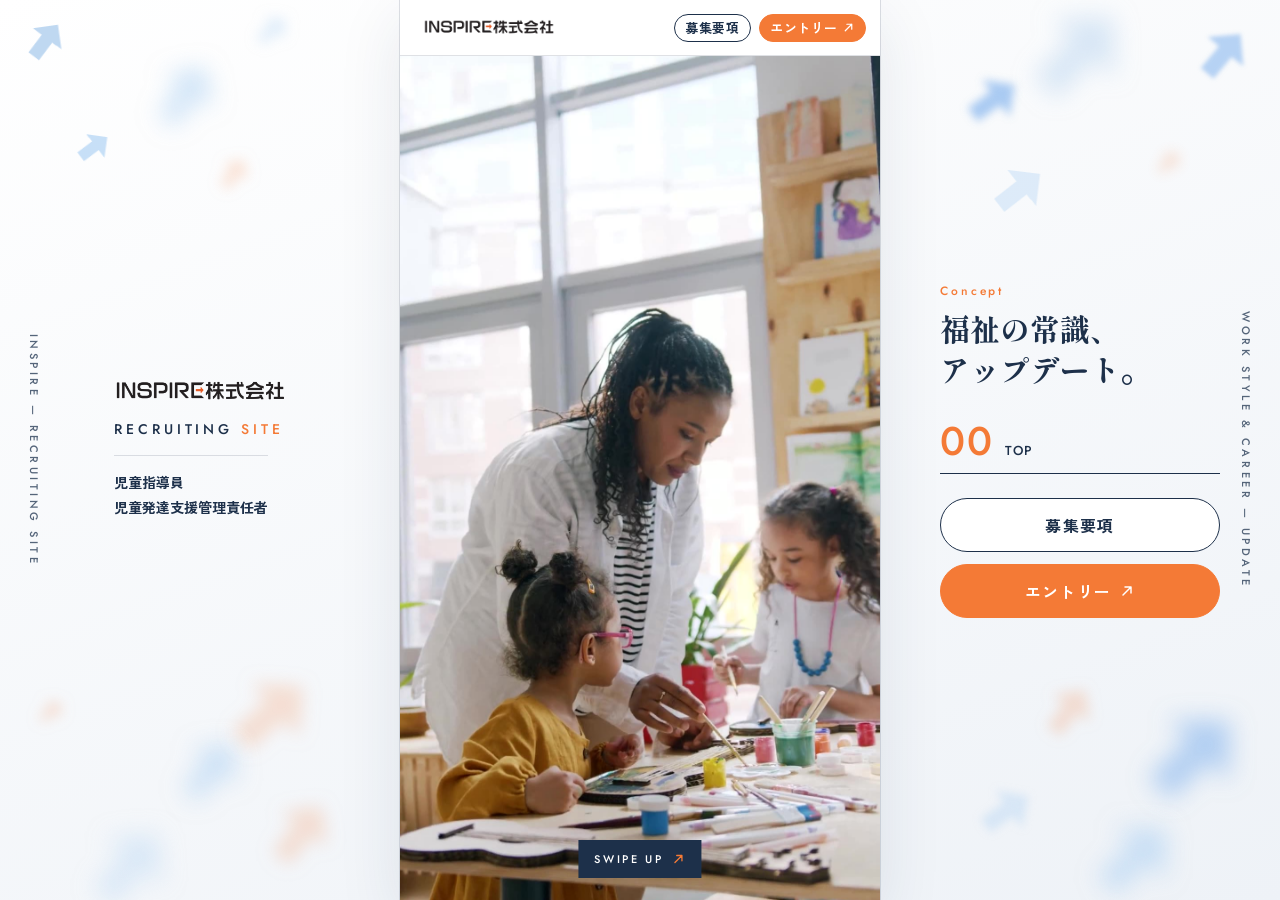
==== commit 2c6b2679: "v2確認用：慣性中のスワイプ・逆方向が効かない不具合を修正（版20261013v2d）" ====
--- a/v2/index.html
+++ b/v2/index.html
@@ -21,8 +21,8 @@
   <link rel="preconnect" href="https://fonts.googleapis.com">
   <link rel="preconnect" href="https://fonts.gstatic.com" crossorigin>
   <link href="https://fonts.googleapis.com/css2?family=Jost:wght@400;500;600&family=Outfit:wght@500;600;700&family=Zen+Kurenaido&family=Shippori+Mincho+B1:wght@600;700;800&family=Zen+Kaku+Gothic+New:wght@400;500;700&display=swap" rel="stylesheet">
-  <link rel="stylesheet" href="tokens.css?v=20261013v2G">
-  <link rel="stylesheet" href="style.css?v=20261013v2G">
+  <link rel="stylesheet" href="tokens.css?v=20261013v2d">
+  <link rel="stylesheet" href="style.css?v=20261013v2d">
 </head>
 <body>
   <svg width="0" height="0" class="defs" aria-hidden="true">
@@ -34,7 +34,7 @@
   </svg>
 
   <div class="stage">
-    <div class="stage-bokeh" aria-hidden="true"><i class="sbk" style="--pad:5px;left:2%;top:3%;--w:34px;--c:#9cc3ea;--o:0.65;--b:0px;--r:-8deg;--t:15s"><img src="assets/img/ar/ar_34_9cc3ea_0.webp?v=20261013v2" alt="" decoding="async"></i><i class="sbk" style="--pad:35px;left:12%;top:8%;--w:56px;--c:#a9d0f3;--o:0.55;--b:11px;--r:-9deg;--t:13s"><img src="assets/img/ar/ar_56_a9d0f3_11.webp?v=20261013v2" alt="" decoding="async"></i><i class="sbk" style="--pad:20px;left:20%;top:2%;--w:28px;--c:#a9d0f3;--o:0.35;--b:6px;--r:3deg;--t:9s"><img src="assets/img/ar/ar_28_a9d0f3_6.webp?v=20261013v2" alt="" decoding="async"></i><i class="sbk" style="--pad:4px;left:6%;top:15%;--w:28px;--c:#a9d0f3;--o:0.65;--b:0px;--r:8deg;--t:9s"><img src="assets/img/ar/ar_28_a9d0f3_0.webp?v=20261013v2" alt="" decoding="async"></i><i class="sbk" style="--pad:20px;left:17%;top:18%;--w:28px;--c:#f47a36;--o:.2;--b:6px;--r:-9deg;--t:10s"><img src="assets/img/ar/ar_28_f47a36_6.webp?v=20261013v2" alt="" decoding="async"></i><i class="sbk" style="--pad:20px;left:3%;top:78%;--w:22px;--c:#f47a36;--o:.2;--b:6px;--r:3deg;--t:10s"><img src="assets/img/ar/ar_22_f47a36_6.webp?v=20261013v2" alt="" decoding="async"></i><i class="sbk" style="--pad:35px;left:14%;top:83%;--w:56px;--c:#a9d0f3;--o:0.55;--b:11px;--r:-5deg;--t:9s"><img src="assets/img/ar/ar_56_a9d0f3_11.webp?v=20261013v2" alt="" decoding="async"></i><i class="sbk" style="--pad:26px;left:21%;top:90%;--w:56px;--c:#f47a36;--o:.2;--b:8px;--r:-7deg;--t:13s"><img src="assets/img/ar/ar_56_f47a36_8.webp?v=20261013v2" alt="" decoding="async"></i><i class="sbk" style="--pad:35px;left:7%;top:93%;--w:70px;--c:#a9d0f3;--o:0.35;--b:11px;--r:-4deg;--t:12s"><img src="assets/img/ar/ar_70_a9d0f3_11.webp?v=20261013v2" alt="" decoding="async"></i><i class="sbk" style="--pad:26px;left:18%;top:76%;--w:70px;--c:#f47a36;--o:.2;--b:8px;--r:4deg;--t:13s"><img src="assets/img/ar/ar_70_f47a36_8.webp?v=20261013v2" alt="" decoding="async"></i><i class="sbk" style="--pad:8px;right:3%;top:4%;--w:44px;--c:#7fb0ee;--o:0.55;--b:2px;--r:-5deg;--t:14s"><img src="assets/img/ar/ar_44_7fb0ee_2.webp?v=20261013v2" alt="" decoding="async"></i><i class="sbk" style="--pad:35px;right:13%;top:2%;--w:84px;--c:#9cc3ea;--o:0.35;--b:11px;--r:-1deg;--t:13s"><img src="assets/img/ar/ar_84_9cc3ea_11.webp?v=20261013v2" alt="" decoding="async"></i><i class="sbk" style="--pad:14px;right:21%;top:9%;--w:44px;--c:#7fb0ee;--o:0.65;--b:4px;--r:9deg;--t:9s"><img src="assets/img/ar/ar_44_7fb0ee_4.webp?v=20261013v2" alt="" decoding="async"></i><i class="sbk" style="--pad:20px;right:8%;top:17%;--w:22px;--c:#f47a36;--o:.2;--b:6px;--r:0deg;--t:10s"><img src="assets/img/ar/ar_22_f47a36_6.webp?v=20261013v2" alt="" decoding="async"></i><i class="sbk" style="--pad:6px;right:19%;top:19%;--w:44px;--c:#a9d0f3;--o:0.35;--b:0px;--r:7deg;--t:13s"><img src="assets/img/ar/ar_44_a9d0f3_0.webp?v=20261013v2" alt="" decoding="async"></i><i class="sbk" style="--pad:35px;right:4%;top:80%;--w:84px;--c:#7fb0ee;--o:0.55;--b:11px;--r:1deg;--t:13s"><img src="assets/img/ar/ar_84_7fb0ee_11.webp?v=20261013v2" alt="" decoding="async"></i><i class="sbk" style="--pad:20px;right:15%;top:77%;--w:44px;--c:#f47a36;--o:.2;--b:6px;--r:-8deg;--t:11s"><img src="assets/img/ar/ar_44_f47a36_6.webp?v=20261013v2" alt="" decoding="async"></i><i class="sbk" style="--pad:14px;right:20%;top:88%;--w:44px;--c:#a9d0f3;--o:0.35;--b:4px;--r:10deg;--t:13s"><img src="assets/img/ar/ar_44_a9d0f3_4.webp?v=20261013v2" alt="" decoding="async"></i><i class="sbk" style="--pad:35px;right:9%;top:92%;--w:70px;--c:#a9d0f3;--o:0.55;--b:11px;--r:2deg;--t:14s"><img src="assets/img/ar/ar_70_a9d0f3_11.webp?v=20261013v2" alt="" decoding="async"></i></div>
+    <div class="stage-bokeh" aria-hidden="true"><i class="sbk" style="--pad:5px;left:2%;top:3%;--w:34px;--c:#9cc3ea;--o:0.65;--b:0px;--r:-8deg;--t:15s"><img src="assets/img/ar/ar_34_9cc3ea_0.webp?v=20261013v2c" alt="" decoding="async"></i><i class="sbk" style="--pad:35px;left:12%;top:8%;--w:56px;--c:#a9d0f3;--o:0.55;--b:11px;--r:-9deg;--t:13s"><img src="assets/img/ar/ar_56_a9d0f3_11.webp?v=20261013v2c" alt="" decoding="async"></i><i class="sbk" style="--pad:20px;left:20%;top:2%;--w:28px;--c:#a9d0f3;--o:0.35;--b:6px;--r:3deg;--t:9s"><img src="assets/img/ar/ar_28_a9d0f3_6.webp?v=20261013v2c" alt="" decoding="async"></i><i class="sbk" style="--pad:4px;left:6%;top:15%;--w:28px;--c:#a9d0f3;--o:0.65;--b:0px;--r:8deg;--t:9s"><img src="assets/img/ar/ar_28_a9d0f3_0.webp?v=20261013v2c" alt="" decoding="async"></i><i class="sbk" style="--pad:20px;left:17%;top:18%;--w:28px;--c:#f47a36;--o:.2;--b:6px;--r:-9deg;--t:10s"><img src="assets/img/ar/ar_28_f47a36_6.webp?v=20261013v2c" alt="" decoding="async"></i><i class="sbk" style="--pad:20px;left:3%;top:78%;--w:22px;--c:#f47a36;--o:.2;--b:6px;--r:3deg;--t:10s"><img src="assets/img/ar/ar_22_f47a36_6.webp?v=20261013v2c" alt="" decoding="async"></i><i class="sbk" style="--pad:35px;left:14%;top:83%;--w:56px;--c:#a9d0f3;--o:0.55;--b:11px;--r:-5deg;--t:9s"><img src="assets/img/ar/ar_56_a9d0f3_11.webp?v=20261013v2c" alt="" decoding="async"></i><i class="sbk" style="--pad:26px;left:21%;top:90%;--w:56px;--c:#f47a36;--o:.2;--b:8px;--r:-7deg;--t:13s"><img src="assets/img/ar/ar_56_f47a36_8.webp?v=20261013v2c" alt="" decoding="async"></i><i class="sbk" style="--pad:35px;left:7%;top:93%;--w:70px;--c:#a9d0f3;--o:0.35;--b:11px;--r:-4deg;--t:12s"><img src="assets/img/ar/ar_70_a9d0f3_11.webp?v=20261013v2c" alt="" decoding="async"></i><i class="sbk" style="--pad:26px;left:18%;top:76%;--w:70px;--c:#f47a36;--o:.2;--b:8px;--r:4deg;--t:13s"><img src="assets/img/ar/ar_70_f47a36_8.webp?v=20261013v2c" alt="" decoding="async"></i><i class="sbk" style="--pad:8px;right:3%;top:4%;--w:44px;--c:#7fb0ee;--o:0.55;--b:2px;--r:-5deg;--t:14s"><img src="assets/img/ar/ar_44_7fb0ee_2.webp?v=20261013v2c" alt="" decoding="async"></i><i class="sbk" style="--pad:35px;right:13%;top:2%;--w:84px;--c:#9cc3ea;--o:0.35;--b:11px;--r:-1deg;--t:13s"><img src="assets/img/ar/ar_84_9cc3ea_11.webp?v=20261013v2c" alt="" decoding="async"></i><i class="sbk" style="--pad:14px;right:21%;top:9%;--w:44px;--c:#7fb0ee;--o:0.65;--b:4px;--r:9deg;--t:9s"><img src="assets/img/ar/ar_44_7fb0ee_4.webp?v=20261013v2c" alt="" decoding="async"></i><i class="sbk" style="--pad:20px;right:8%;top:17%;--w:22px;--c:#f47a36;--o:.2;--b:6px;--r:0deg;--t:10s"><img src="assets/img/ar/ar_22_f47a36_6.webp?v=20261013v2c" alt="" decoding="async"></i><i class="sbk" style="--pad:6px;right:19%;top:19%;--w:44px;--c:#a9d0f3;--o:0.35;--b:0px;--r:7deg;--t:13s"><img src="assets/img/ar/ar_44_a9d0f3_0.webp?v=20261013v2c" alt="" decoding="async"></i><i class="sbk" style="--pad:35px;right:4%;top:80%;--w:84px;--c:#7fb0ee;--o:0.55;--b:11px;--r:1deg;--t:13s"><img src="assets/img/ar/ar_84_7fb0ee_11.webp?v=20261013v2c" alt="" decoding="async"></i><i class="sbk" style="--pad:20px;right:15%;top:77%;--w:44px;--c:#f47a36;--o:.2;--b:6px;--r:-8deg;--t:11s"><img src="assets/img/ar/ar_44_f47a36_6.webp?v=20261013v2c" alt="" decoding="async"></i><i class="sbk" style="--pad:14px;right:20%;top:88%;--w:44px;--c:#a9d0f3;--o:0.35;--b:4px;--r:10deg;--t:13s"><img src="assets/img/ar/ar_44_a9d0f3_4.webp?v=20261013v2c" alt="" decoding="async"></i><i class="sbk" style="--pad:35px;right:9%;top:92%;--w:70px;--c:#a9d0f3;--o:0.55;--b:11px;--r:2deg;--t:14s"><img src="assets/img/ar/ar_70_a9d0f3_11.webp?v=20261013v2c" alt="" decoding="async"></i></div>
     <aside class="rail rail--left" aria-hidden="true">
       <p class="rail__vert">INSPIRE — RECRUITING SITE</p>
       <div class="rail-logo">
@@ -62,22 +62,22 @@
 
         <section class="page page--hero" id="top" data-tone="dark" data-label="TOP">
           <h1 class="vh">INSPIRE株式会社 児童指導員・児童発達支援管理責任者 採用サイト</h1>
-          <video class="hero__video" src="assets/hero.mp4?v=20261013v2G" poster="assets/hero-poster.jpg?v=20261013v2G" autoplay muted loop playsinline></video>
+          <video class="hero__video" src="assets/hero.mp4?v=20261013v2d" poster="assets/hero-poster.jpg?v=20261013v2d" autoplay muted loop playsinline></video>
           <p class="hero__swipe" aria-hidden="true"><span>SWIPE UP</span><svg><use href="#ar"/></svg></p>
         </section>
 
         <section class="page page--fv" id="p1" data-delay="250" data-tone="light" data-label="CONCEPT" data-next="共感">
-          <div class="bokeh bokeh--ar" aria-hidden="true"><i class="bka" style="--pad:14px;left:-10px;top:15.8%;--w:64px;--c:#a9d0f3;--o:0.95;--b:4px;--r:-6deg;--t:9s;--d:0ms"><img src="assets/img/ar/ar_64_a9d0f3_4.webp?v=20261013v2" alt="" decoding="async"></i><i class="bka" style="--pad:4px;left:150px;top:15%;--w:32px;--c:#7fb0ee;--o:1.00;--b:0px;--r:6deg;--t:8s;--d:70ms"><img src="assets/img/ar/ar_32_7fb0ee_0.webp?v=20261013v2" alt="" decoding="async"></i><i class="bka" style="--pad:11px;left:172px;top:21.5%;--w:48px;--c:#a9d0f3;--o:0.85;--b:3px;--r:-4deg;--t:10s;--d:140ms"><img src="assets/img/ar/ar_48_a9d0f3_3.webp?v=20261013v2" alt="" decoding="async"></i><i class="bka" style="--pad:17px;right:-34px;top:31%;--w:59px;--c:#a9d0f3;--o:0.90;--b:5px;--r:4deg;--t:11s;--d:45ms"><img src="assets/img/ar/ar_59_a9d0f3_5.webp?v=20261013v2" alt="" decoding="async"></i><i class="bka" style="--pad:5px;right:20px;top:49.7%;--w:37px;--c:#7fb0ee;--o:0.95;--b:1px;--r:-6deg;--t:8s;--d:210ms"><img src="assets/img/ar/ar_37_7fb0ee_1.webp?v=20261013v2" alt="" decoding="async"></i><i class="bka" style="--pad:20px;right:-10px;top:57.2%;--w:81px;--c:#f47a36;--o:0.55;--b:6px;--r:4deg;--t:12s;--d:110ms"><img src="assets/img/ar/ar_81_f47a36_6.webp?v=20261013v2" alt="" decoding="async"></i><i class="bka" style="--pad:4px;right:30px;top:66.3%;--w:27px;--c:#9cc3ea;--o:1.00;--b:0px;--r:8deg;--t:9s;--d:280ms"><img src="assets/img/ar/ar_27_9cc3ea_0.webp?v=20261013v2" alt="" decoding="async"></i><i class="bka" style="--pad:17px;right:-14px;top:70.8%;--w:67px;--c:#a9d0f3;--o:0.85;--b:5px;--r:-4deg;--t:10s;--d:180ms"><img src="assets/img/ar/ar_67_a9d0f3_5.webp?v=20261013v2" alt="" decoding="async"></i><i class="bka" style="--pad:11px;left:-26px;top:88%;--w:45px;--c:#a9d0f3;--o:0.90;--b:3px;--r:6deg;--t:11s;--d:320ms"><img src="assets/img/ar/ar_45_a9d0f3_3.webp?v=20261013v2" alt="" decoding="async"></i><i class="bka" style="--pad:8px;right:92px;top:88.1%;--w:35px;--c:#7fb0ee;--o:0.85;--b:2px;--r:-8deg;--t:9s;--d:250ms"><img src="assets/img/ar/ar_35_7fb0ee_2.webp?v=20261013v2" alt="" decoding="async"></i><i class="bka" style="--pad:20px;right:70px;top:86.5%;--w:54px;--c:#f47a36;--o:0.50;--b:6px;--r:4deg;--t:12s;--d:350ms"><img src="assets/img/ar/ar_54_f47a36_6.webp?v=20261013v2" alt="" decoding="async"></i></div>
+          <div class="bokeh bokeh--ar" aria-hidden="true"><i class="bka" style="--pad:14px;left:-10px;top:15.8%;--w:64px;--c:#a9d0f3;--o:0.95;--b:4px;--r:-6deg;--t:9s;--d:0ms"><img src="assets/img/ar/ar_64_a9d0f3_4.webp?v=20261013v2c" alt="" decoding="async"></i><i class="bka" style="--pad:4px;left:150px;top:15%;--w:32px;--c:#7fb0ee;--o:1.00;--b:0px;--r:6deg;--t:8s;--d:70ms"><img src="assets/img/ar/ar_32_7fb0ee_0.webp?v=20261013v2c" alt="" decoding="async"></i><i class="bka" style="--pad:11px;left:172px;top:21.5%;--w:48px;--c:#a9d0f3;--o:0.85;--b:3px;--r:-4deg;--t:10s;--d:140ms"><img src="assets/img/ar/ar_48_a9d0f3_3.webp?v=20261013v2c" alt="" decoding="async"></i><i class="bka" style="--pad:17px;right:-34px;top:31%;--w:59px;--c:#a9d0f3;--o:0.90;--b:5px;--r:4deg;--t:11s;--d:45ms"><img src="assets/img/ar/ar_59_a9d0f3_5.webp?v=20261013v2c" alt="" decoding="async"></i><i class="bka" style="--pad:5px;right:20px;top:49.7%;--w:37px;--c:#7fb0ee;--o:0.95;--b:1px;--r:-6deg;--t:8s;--d:210ms"><img src="assets/img/ar/ar_37_7fb0ee_1.webp?v=20261013v2c" alt="" decoding="async"></i><i class="bka" style="--pad:20px;right:-10px;top:57.2%;--w:81px;--c:#f47a36;--o:0.55;--b:6px;--r:4deg;--t:12s;--d:110ms"><img src="assets/img/ar/ar_81_f47a36_6.webp?v=20261013v2c" alt="" decoding="async"></i><i class="bka" style="--pad:4px;right:30px;top:66.3%;--w:27px;--c:#9cc3ea;--o:1.00;--b:0px;--r:8deg;--t:9s;--d:280ms"><img src="assets/img/ar/ar_27_9cc3ea_0.webp?v=20261013v2c" alt="" decoding="async"></i><i class="bka" style="--pad:17px;right:-14px;top:70.8%;--w:67px;--c:#a9d0f3;--o:0.85;--b:5px;--r:-4deg;--t:10s;--d:180ms"><img src="assets/img/ar/ar_67_a9d0f3_5.webp?v=20261013v2c" alt="" decoding="async"></i><i class="bka" style="--pad:11px;left:-26px;top:88%;--w:45px;--c:#a9d0f3;--o:0.90;--b:3px;--r:6deg;--t:11s;--d:320ms"><img src="assets/img/ar/ar_45_a9d0f3_3.webp?v=20261013v2c" alt="" decoding="async"></i><i class="bka" style="--pad:8px;right:92px;top:88.1%;--w:35px;--c:#7fb0ee;--o:0.85;--b:2px;--r:-8deg;--t:9s;--d:250ms"><img src="assets/img/ar/ar_35_7fb0ee_2.webp?v=20261013v2c" alt="" decoding="async"></i><i class="bka" style="--pad:20px;right:70px;top:86.5%;--w:54px;--c:#f47a36;--o:0.50;--b:6px;--r:4deg;--t:12s;--d:350ms"><img src="assets/img/ar/ar_54_f47a36_6.webp?v=20261013v2c" alt="" decoding="async"></i></div>
           <svg class="bg-graph rv" viewBox="0 0 400 700" preserveAspectRatio="none" aria-hidden="true"><path class="bg-graph__area" d="M-20 650 C 120 645, 230 610, 300 500 C 350 420, 380 260, 420 40 L420 720 L-20 720Z"/><path class="bg-graph__line" pathLength="1" d="M-20 650 C 120 645, 230 610, 300 500 C 350 420, 380 260, 420 40"/></svg>
           <div class="page__inner">
             <div class="fv__top">
               <p class="page__label fv__big rv" aria-hidden="true"><b style="--i:0">U</b><b style="--i:1">P</b><b style="--i:2">D</b><b style="--i:3">A</b><b style="--i:4">T</b><b style="--i:5" class="fv__e">E<i class="e-ar"></i></b></p>
               <svg class="fv__mark" viewBox="0 0 400 120" preserveAspectRatio="none" aria-hidden="true"><path class="fv__mark-run" d="M4 108 H340 Q372 108 372 76 V20" pathLength="1"/><path class="fv__mark-head" d="M350 40 L372 16 L394 40" pathLength="1"/></svg>
               <figure class="fv__photo rv">
-                <img src="assets/photo/fv-main.webp?v=20261013v2G" alt="" decoding="async">
+                <img src="assets/photo/fv-main.webp?v=20261013v2d" alt="" decoding="async">
                 <svg class="fv__outline" aria-hidden="true"><use href="#ar-shape"/></svg>
               </figure>
-              <figure class="fv__photo2 rv"><img src="assets/photo/fv-sub.webp?v=20261013v2G" alt="" decoding="async"></figure>
+              <figure class="fv__photo2 rv"><img src="assets/photo/fv-sub.webp?v=20261013v2d" alt="" decoding="async"></figure>
               <p class="page__label fv__en" aria-hidden="true">for the<br>Welfare.</p>
             </div>
             <h2 class="fv__copy"><span class="ln rv">福祉の常識、</span><span class="ln rv"><em class="up rw">アップデート。</em></span></h2>
@@ -92,7 +92,7 @@
           <div class="bokeh" aria-hidden="true"><i class="bk bk--1"><b></b></i><i class="bk bk--2"><b></b></i></div>
           <svg class="bg-graph rv" viewBox="0 0 400 700" preserveAspectRatio="none" aria-hidden="true"><path class="bg-graph__area" d="M-20 650 C 120 645, 230 610, 300 500 C 350 420, 380 260, 420 40 L420 720 L-20 720Z"/><path class="bg-graph__line" pathLength="1" d="M-20 650 C 120 645, 230 610, 300 500 C 350 420, 380 260, 420 40"/></svg>
           <div class="page__inner">
-            <h2 class="ttl"><span class="ln rv">その<em class="q">「仕方ない」</em>、</span><span class="ln rv">誰が決めた？</span><div class="emp-photos rv" aria-hidden="true"><figure class="ep ep--1"><img src="assets/photo/p2-mom.webp?v=20261013v2G" alt="" decoding="async"></figure><figure class="ep ep--2"><img src="assets/photo/p2-sub.webp?v=20261013v2G" alt="" decoding="async"></figure></div></h2>
+            <h2 class="ttl"><span class="ln rv">その<em class="q">「仕方ない」</em>、</span><span class="ln rv">誰が決めた？</span><div class="emp-photos rv" aria-hidden="true"><figure class="ep ep--1"><img src="assets/photo/p2-mom.webp?v=20261013v2d" alt="" decoding="async"></figure><figure class="ep ep--2"><img src="assets/photo/p2-sub.webp?v=20261013v2d" alt="" decoding="async"></figure></div></h2>
             <div class="emp-mid">
               <ul class="voices">
                 <li class="voice rv"><span class="page__label voice__no" aria-hidden="true">VOICE 01</span><span class="voice__in">「子どもがいるから、<span class="nb">仕事はセーブしなきゃ」</span></span></li>
@@ -111,7 +111,7 @@
           <svg class="bg-graph rv" viewBox="0 0 400 700" preserveAspectRatio="none" aria-hidden="true"><path class="bg-graph__area" d="M-20 650 C 120 645, 230 610, 300 500 C 350 420, 380 260, 420 40 L420 720 L-20 720Z"/><path class="bg-graph__line" pathLength="1" d="M-20 650 C 120 645, 230 610, 300 500 C 350 420, 380 260, 420 40"/></svg>
           <div class="page__inner">
             <div class="vband rv">
-              <figure class="vband__photo"><img src="assets/photo/p3-main.webp?v=20261013v2G" alt="" decoding="async"></figure>
+              <figure class="vband__photo"><img src="assets/photo/p3-main.webp?v=20261013v2d" alt="" decoding="async"></figure>
               <p class="page__label vband__en" aria-hidden="true">OUR VISION</p>
             </div>
             <h2 class="ttl"><span class="ln rv">子どもの未来を変えるなら、</span><span class="ln rv"><em class="up">働く大人の未来から。</em></span></h2>
@@ -145,7 +145,7 @@
     </aside>
   </div>
 
-  <script src="script.js?v=20261013v2G"></script>
-  <script src="ins.js?v=20261013v2G"></script>
+  <script src="script.js?v=20261013v2d"></script>
+  <script src="ins.js?v=20261013v2d"></script>
 </body>
 </html>
--- a/v2/style.css
+++ b/v2/style.css
@@ -849,3 +849,4 @@
 @media (max-height: 620px) { .page--empathy .voices .voice:nth-child(2) { margin-left: 1.6em !important; } .page--empathy .voices .voice:nth-child(3) { margin-left: 3.2em !important; } }
 @media (max-height: 620px) { .page--empathy .voices .voice:first-child .voice__in .nb { display: block; } }
 @media (max-height: 620px) { .page--empathy .emp-mid { margin-top: .6em; margin-bottom: .5em; } .emp-mid .voices { gap: .22em !important; } }
+@media (min-height: 681px) { .page--empathy .voice__in { font-size: 1.14em !important; } }
